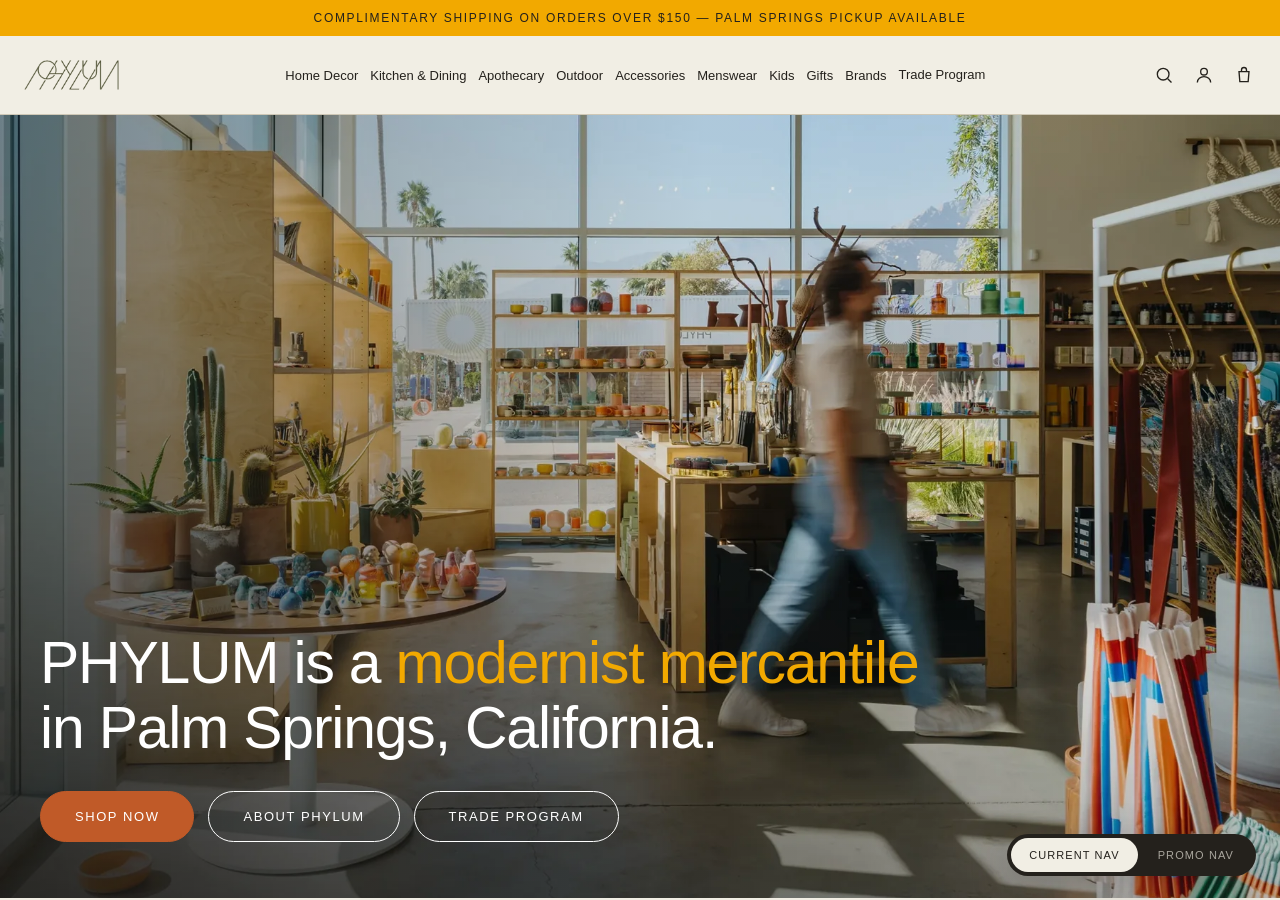
==== index.html @ fbfef774 "Add a PHYLUM Trade Program page and the SEO plan for it. The landing page uses the existing paper, c" ====
<!DOCTYPE html>
<html lang="en" data-nav-version="current">
<head>
<meta charset="UTF-8">
<meta name="viewport" content="width=device-width, initial-scale=1.0">
<title>PHYLUM — Navigation Prototype</title>
<link rel="preconnect" href="https://fonts.googleapis.com">
<link rel="preconnect" href="https://fonts.gstatic.com" crossorigin>
<link href="https://fonts.googleapis.com/css2?family=Lora:ital,wght@0,400;0,500;1,400&display=swap" rel="stylesheet">
<style>
  :root {
    --paper: #F1EEE4;
    --paper-deep: #E8E3D5;
    --ink: #24211C;
    --ink-soft: #5A554A;
    --line: #CFC8B6;
    --clay: #C05A28;
    --clay-deep: #A24A1F;
    --sage: #7C8360;
    --nav-h: 78px;
  }

  * { box-sizing: border-box; margin: 0; padding: 0; }

  html { -webkit-text-size-adjust: 100%; scroll-behavior: smooth; }

  body { overflow-x: hidden; }

  body {
    font-family: "Helvetica Neue", Arial, sans-serif;
    color: var(--ink);
    background: var(--paper);
    line-height: 1.5;
    -webkit-font-smoothing: antialiased;
  }

  a { color: inherit; text-decoration: none; }

  /* ---------- Top utility strip ---------- */
  .announce {
    background: #f2a900;
    color: var(--ink);
    text-align: center;
    font-size: 12px;
    letter-spacing: 0.14em;
    text-transform: uppercase;
    padding: 9px 16px;
  }

  /* ---------- Header ---------- */
  .header {
    position: sticky;
    top: 0;
    z-index: 100;
    background: var(--paper);
    border-bottom: 1px solid var(--line);
  }

  .bar {
    height: var(--nav-h);
    display: grid;
    grid-template-columns: auto minmax(0, 1fr) auto;
    align-items: center;
    gap: clamp(16px, 2vw, 32px);
    padding: 0 40px;
    position: relative;
    z-index: 3;
  }

  .logo { flex-shrink: 0; justify-self: start; }
  .utils { flex-shrink: 0; justify-self: end; }

  /* Signature wordmark logo image */
  .logo { display: inline-flex; align-items: center; }
  .logo img {
    height: 34px;
    width: auto;
    display: block;
  }

  /* ---------- Primary nav ---------- */
  .nav {
    display: flex;
    align-items: center;
    justify-content: center;
    flex-wrap: nowrap;
    gap: clamp(18px, 2.2vw, 34px);
    height: 100%;
    min-width: 0;
    justify-self: center;
  }

  .nav-item { height: 100%; display: flex; align-items: center; position: relative; }

  .nav-link {
    font-size: 15px;
    letter-spacing: 0.01em;
    color: var(--ink);
    padding: 4px 0;
    position: relative;
    cursor: pointer;
    background: none;
    border: none;
    font-family: inherit;
    display: inline-flex;
    align-items: center;
    gap: 7px;
    white-space: nowrap;
    flex-shrink: 0;
  }

  .nav-soon-badge {
    display: none;
    align-items: center;
    pointer-events: none;
  }

  html[data-nav-version="promo"] [data-menswear] .nav-soon-badge {
    display: inline-flex;
  }

  .soon-pill {
    display: inline-block;
    font-size: 9px;
    letter-spacing: 0.03em;
    text-transform: none;
    color: #fff;
    font-weight: 500;
    line-height: 1;
    white-space: nowrap;
    background: var(--clay);
    padding: 5px 10px;
    border-radius: 999px;
  }

  .m-parent-label {
    display: inline-flex;
    align-items: center;
    gap: 10px;
    flex-wrap: wrap;
  }

  .m-soon-badge {
    display: inline-flex;
  }

  /* Utility icons */
  .utils { display: flex; align-items: center; gap: 22px; }
  .icon-btn {
    background: none; border: none; cursor: pointer;
    color: var(--ink); display: flex; padding: 4px;
  }
  .icon-btn svg { width: 22px; height: 22px; }

  /* ---------- Backdrop blur behind open menu ---------- */
  .nav-backdrop {
    position: fixed;
    left: 0; right: 0;
    top: var(--nav-h);          /* start just below the nav bar */
    bottom: 0;
    background: rgba(36,33,28,0.18);
    backdrop-filter: blur(6px);
    -webkit-backdrop-filter: blur(6px);
    opacity: 0;
    visibility: hidden;
    transition: opacity 0.45s cubic-bezier(0.16,1,0.3,1), visibility 0.45s;
    z-index: 40;                /* under header (100), over page content */
    pointer-events: none;
  }
  body.nav-open .nav-backdrop { opacity: 1; visibility: visible; pointer-events: auto; }

  /* ---------- Mega menu (floating box) ---------- */
  .mega {
    position: absolute;
    top: calc(100% + 14px);
    left: 0;
    background: var(--paper);
    border: 1px solid var(--line);
    border-radius: 8px;
    box-shadow: 0 18px 50px -24px rgba(36,33,28,0.32), 0 2px 8px -4px rgba(36,33,28,0.12);
    opacity: 0;
    visibility: hidden;
    transform: translateY(-12px) scale(0.985);
    transform-origin: top center;
    transition:
      opacity 0.45s cubic-bezier(0.16,1,0.3,1),
      transform 0.5s cubic-bezier(0.16,1,0.3,1),
      visibility 0.5s;
    z-index: 120;
    overflow: hidden;
  }

  /* Default: anchor under the nav item. JS nudges the box inward if it would
     overflow the viewport edge, so wide and edge menus both stay on-screen. */

  .nav-item.open .mega { opacity: 1; visibility: visible; transform: translateY(0) scale(1); }

  html[data-nav-version="promo"] [data-menswear] .mega {
    border: none;
  }

  .mega-inner {
    display: grid;
    grid-auto-flow: column;
    grid-auto-columns: max-content;
    align-items: stretch;
  }

  .mega-col {
    padding: 34px 40px 36px;
    position: relative;
    min-width: 220px;
  }

  /* Refined hairline divider — a soft gradient rule that fades at both ends,
     instead of a hard full-height border. Only between text columns. */
  .mega-col + .mega-col::before {
    content: "";
    position: absolute;
    top: 26px; bottom: 26px;
    left: 0;
    width: 1px;
    background: linear-gradient(to bottom,
      rgba(207,200,182,0) 0%,
      rgba(207,200,182,0.9) 18%,
      rgba(207,200,182,0.9) 82%,
      rgba(207,200,182,0) 100%);
  }

  .col-label {
    font-size: 11px;
    letter-spacing: 0.18em;
    text-transform: uppercase;
    color: var(--clay);
    margin-bottom: 18px;
    display: block;
  }

  .col-list { list-style: none; }
  .col-list li { margin-bottom: 11px; }

  .col-list a {
    font-size: 15px;
    color: var(--ink-soft);
    transition: color 0.16s ease, transform 0.2s ease;
    display: inline-block;
    will-change: transform;
  }
  .col-list a:hover { color: var(--ink); transform: translateX(5px); }

  /* Featured visual panel */
  .mega-feature {
    padding: 0;
    background: var(--paper-deep);
    position: relative;
    overflow: hidden;
    width: 300px;
    min-height: 270px;
    align-self: stretch;
    border-radius: 0 7px 7px 0;
  }
  .feature-img {
    position: absolute; inset: 0;
    background-size: cover;
    background-position: center;
  }
  .feature-body {
    position: absolute;
    left: 0; right: 0; bottom: 0;
    padding: 26px 30px 28px;
    background: linear-gradient(to top, rgba(20,18,14,0.82), rgba(20,18,14,0));
    color: var(--paper);
  }
  .feature-eyebrow {
    font-size: 11px; letter-spacing: 0.18em; text-transform: uppercase;
    opacity: 0.8; margin-bottom: 6px; display: block;
  }
  .feature-title { font-size: 21px; font-weight: 500; line-height: 1.15; margin-bottom: 12px; letter-spacing: -0.01em; }
  .feature-cta {
    font-size: 13px; letter-spacing: 0.06em; text-transform: uppercase;
    padding-bottom: 3px;
    position: relative;
    display: inline-block;
  }
  .feature-cta::after {
    content: "";
    position: absolute;
    left: 0; bottom: 0;
    width: 100%; height: 1px;
    background: var(--paper);
    transform: scaleX(0);
    transform-origin: left;
    transition: transform 0.4s cubic-bezier(0.19,1,0.22,1);
  }
  /* animate the underline in when the whole feature panel is hovered/focused */
  .mega-feature:hover .feature-cta::after,
  .mega-feature:focus-visible .feature-cta::after { transform: scaleX(1); }

  /* slim menus (single text column + feature) size naturally via auto-columns */

  /* ---------- Hero (context) ---------- */
  .hero {
    height: calc(100vh - var(--nav-h) - 39px); /* fill viewport minus nav bar + announcement */
    min-height: 600px;
    background:
      linear-gradient(90deg, rgba(20,18,14,0.45), rgba(20,18,14,0.08) 55%),
      url("[data-uri]") center/cover;
    display: flex;
    align-items: flex-end;
    padding: 0 40px 56px;
  }
  .hero h1 {
    color: #fff;
    font-family: "Arial", sans-serif;
    font-weight: 300;
    font-size: clamp(32px, 4.6vw, 60px);
    line-height: 1.1;
    letter-spacing: -0.02em;
    max-width: none;
    white-space: nowrap;
  }
  .hero h1 em { color: #f2a900; font-style: normal; }
  .hero-ctas { display: flex; gap: 14px; margin-top: 30px; }
  .btn {
    font-size: 13px; letter-spacing: 0.12em; text-transform: uppercase;
    padding: 15px 34px; border-radius: 40px; cursor: pointer; border: 1px solid #fff;
  }
  .btn-primary { background: var(--clay); border-color: var(--clay); color: #fff; }
  .btn-ghost { background: transparent; color: #fff; }
  a.btn {
    display: inline-flex;
    align-items: center;
    justify-content: center;
    text-decoration: none;
    font-family: inherit;
  }

  .note {
    max-width: 1440px; margin: 0 auto; padding: 34px 40px 60px;
    color: var(--ink-soft); font-size: 14px;
  }
  .note strong { color: var(--ink); }

/* ---------- Tablet / compact desktop ---------- */
  @media (max-width: 1440px) {
    .bar { padding: 0 28px; gap: 16px; }
    .nav { gap: 16px; }
    .nav-link { font-size: 14px; }
    .utils { gap: 16px; }
    .soon-pill { font-size: 8px; padding: 4px 8px; }
  }

  @media (max-width: 1320px) {
    .bar { padding: 0 22px; gap: 12px; }
    .nav { gap: 12px; }
    .nav-link { font-size: 13px; letter-spacing: 0; }
    .utils { gap: 12px; }
    .utils .icon-btn svg { width: 20px; height: 20px; }
  }

/* ---------- Mobile ---------- */
  .hamburger, .mobile-panel { display: none; }

  @media (max-width: 1200px) {
    :root {
      --nav-h: 64px;
    }

    .announce {
      font-size: 10px;
      letter-spacing: 0.1em;
      padding: 8px 14px;
      line-height: 1.45;
    }

    .header { z-index: 201; }

    body.menu-open .header {
      position: fixed;
      top: 0;
      left: 0;
      right: 0;
      z-index: 201;
      border-bottom: none;
      background: var(--paper);
    }

    body.menu-open .announce { display: none; }

    .bar {
      padding: 0 16px;
      display: grid;
      grid-template-columns: 44px 1fr 44px;
      align-items: center;
      gap: 8px;
    }

    .nav, .utils .icon-btn.desktop-only { display: none; }
    .hamburger { display: flex; justify-self: start; }
    .logo { justify-self: center; }
    .logo img { height: 28px; }
    .utils { justify-self: end; gap: 0; }
    .mega { display: none; }

    .hero {
      min-height: 0;
      height: auto;
      min-height: calc(100svh - var(--nav-h) - 36px);
      padding: 0 20px 40px;
      align-items: flex-end;
    }

    .hero h1 {
      white-space: normal;
      font-size: clamp(28px, 8vw, 44px);
      line-height: 1.12;
      max-width: 14ch;
    }

    .h1-break { display: none; }

    .hero-ctas {
      flex-direction: column;
      align-items: stretch;
      gap: 10px;
      margin-top: 22px;
      max-width: 280px;
    }

    .btn {
      width: 100%;
      text-align: center;
      padding: 14px 24px;
      font-size: 12px;
    }

    .note {
      padding: 28px 20px 48px;
      font-size: 13px;
      line-height: 1.6;
    }

    .mobile-panel {
      display: flex;
      flex-direction: column;
      position: fixed;
      inset: 0;
      z-index: 150;
      background: var(--paper);
      overflow: hidden;
      transform: translateY(-100%);
      opacity: 0;
      visibility: hidden;
      pointer-events: none;
      transition:
        transform 0.62s cubic-bezier(0.16, 1, 0.3, 1),
        opacity 0.45s cubic-bezier(0.16, 1, 0.3, 1),
        visibility 0s linear 0.62s;
    }

    .mobile-panel-spacer {
      flex-shrink: 0;
      height: calc(var(--nav-h) + 32px);
      background: var(--paper);
    }

    .mobile-panel-scroll {
      flex: 1;
      overflow-y: auto;
      -webkit-overflow-scrolling: touch;
      overscroll-behavior: contain;
      padding-bottom: calc(96px + env(safe-area-inset-bottom, 0px));
    }

    body.menu-open .mobile-panel {
      transform: translateY(0);
      opacity: 1;
      visibility: visible;
      pointer-events: auto;
      transition:
        transform 0.68s cubic-bezier(0.16, 1, 0.3, 1),
        opacity 0.5s cubic-bezier(0.16, 1, 0.3, 1),
        visibility 0s linear 0s;
    }

    body.menu-open { overflow: hidden; }

    .m-group {
      border: none;
      background: var(--paper);
      opacity: 0;
      transform: translateY(-14px);
      transition:
        opacity 0.35s ease,
        transform 0.45s cubic-bezier(0.16, 1, 0.3, 1);
    }

    body.menu-open .m-group {
      opacity: 1;
      transform: translateY(0);
    }

    body.menu-open .m-group:nth-child(1) { transition-delay: 0.1s; }
    body.menu-open .m-group:nth-child(2) { transition-delay: 0.14s; }
    body.menu-open .m-group:nth-child(3) { transition-delay: 0.18s; }
    body.menu-open .m-group:nth-child(4) { transition-delay: 0.22s; }
    body.menu-open .m-group:nth-child(5) { transition-delay: 0.26s; }
    body.menu-open .m-group:nth-child(6) { transition-delay: 0.3s; }
    body.menu-open .m-group:nth-child(7) { transition-delay: 0.34s; }
    body.menu-open .m-group:nth-child(8) { transition-delay: 0.38s; }
    body.menu-open .m-group:nth-child(9) { transition-delay: 0.42s; }

    .m-parent {
      width: 100%;
      text-align: left;
      background: var(--paper);
      border: none;
      font-family: inherit;
      font-size: 20px;
      font-weight: 400;
      color: var(--ink);
      padding: 22px 24px;
      min-height: 60px;
      display: flex;
      justify-content: space-between;
      align-items: center;
      gap: 16px;
      cursor: pointer;
      -webkit-tap-highlight-color: transparent;
    }

    .m-group.open .m-parent {
      padding-bottom: 16px;
    }

    .m-toggle {
      flex-shrink: 0;
      width: 28px;
      height: 28px;
      display: flex;
      align-items: center;
      justify-content: center;
      color: var(--ink-soft);
      transition: transform 0.35s cubic-bezier(0.16, 1, 0.3, 1), color 0.2s ease;
    }

    .m-toggle svg { width: 18px; height: 18px; }
    .m-group.open .m-parent .m-toggle { transform: rotate(45deg); color: var(--clay); }

    .m-sub {
      max-height: 0;
      overflow: hidden;
      transition: max-height 0.5s cubic-bezier(0.16, 1, 0.3, 1);
    }

    .m-group.open .m-sub { max-height: 2400px; }
    .m-sub-inner { padding: 4px 24px 24px; background: var(--paper); }

    .m-sub-label {
      font-size: 11px;
      letter-spacing: 0.16em;
      text-transform: uppercase;
      color: var(--clay);
      margin: 24px 0 12px;
      display: block;
    }

    .m-sub-label:first-child { margin-top: 8px; }

    .m-sub a {
      display: block;
      padding: 13px 0;
      color: var(--ink-soft);
      font-size: 18px;
      line-height: 1.45;
      -webkit-tap-highlight-color: transparent;
    }

    .m-sub a:active { color: var(--ink); }

    .m-feature {
      display: block;
      position: relative;
      margin: 28px 24px 32px;
      min-height: 220px;
      border-radius: 8px;
      overflow: hidden;
      border: 1px solid var(--line);
      text-decoration: none;
      color: inherit;
      width: auto;
      background: var(--paper);
    }

    .m-feature .feature-img {
      position: absolute;
      inset: 0;
      background-size: cover;
      background-position: center;
    }

    .m-feature .feature-body {
      position: absolute;
      left: 0;
      right: 0;
      bottom: 0;
      padding: 48px 22px 22px;
      background: linear-gradient(to top,
        rgba(18, 15, 11, 0.92) 0%,
        rgba(18, 15, 11, 0.72) 40%,
        rgba(18, 15, 11, 0) 100%);
      color: var(--paper);
    }

    .m-feature .feature-title { font-size: 22px; }
    .m-feature .feature-cta { font-size: 14px; }

    a.m-direct {
      text-decoration: none;
      color: var(--clay-deep);
    }
  }

  @media (max-width: 480px) {
    .announce {
      font-size: 9px;
      letter-spacing: 0.08em;
      padding: 7px 12px;
    }

    .bar { padding: 0 14px; }

    .hero {
      padding: 0 16px 32px;
      min-height: calc(100svh - var(--nav-h) - 32px);
    }

    .hero h1 { max-width: none; font-size: clamp(26px, 9vw, 36px); }
    .hero-ctas { max-width: none; }
  }

  .hamburger {
    background: none;
    border: none;
    cursor: pointer;
    color: var(--ink);
    padding: 8px;
    align-items: center;
    justify-content: center;
    gap: 6px;
    flex-direction: column;
    min-width: 44px;
    min-height: 44px;
    -webkit-tap-highlight-color: transparent;
    border-radius: 50%;
    transition: background 0.3s ease, transform 0.3s ease;
  }

  .hb-bar {
    display: block;
    width: 20px;
    height: 1.5px;
    background: currentColor;
    border-radius: 1px;
    transform-origin: center;
    transition:
      transform 0.42s cubic-bezier(0.16, 1, 0.3, 1),
      opacity 0.28s ease,
      width 0.32s cubic-bezier(0.16, 1, 0.3, 1);
  }

  body.menu-open .hamburger {
    background: rgba(232, 227, 213, 0.72);
  }

  body.menu-open .hb-top { transform: translateY(7.5px) rotate(45deg); }
  body.menu-open .hb-mid { opacity: 0; transform: scaleX(0); width: 0; }
  body.menu-open .hb-bot { transform: translateY(-7.5px) rotate(-45deg); }

  @media (prefers-reduced-motion: reduce) {
    * { transition: none !important; }
  }

  :focus-visible { outline: 2px solid var(--clay); outline-offset: 3px; }

  /* Themed feature-panel imagery (self-contained gradients) */
  .feature-img[data-feat="home"] {
    background-image: url("assets/mega-nav/home-dinosaur-designs.png");
  }
  /* Stronger, taller scrim on the Home panel: its lower third (the rug) is
     bright and busy, so lift text legibility with a deeper gradient. */
  .mega-feature.has-photo .feature-body {
    padding: 60px 30px 28px;
    background: linear-gradient(to top,
      rgba(18,15,11,0.92) 0%,
      rgba(18,15,11,0.78) 34%,
      rgba(18,15,11,0.32) 68%,
      rgba(18,15,11,0) 100%);
  }
  .feature-img[data-feat="kitchen"] {
    background-image: url("[data-uri]");
    background-size: cover;
    background-position: center 42%;
  }
  .feature-img[data-feat="outdoor"] {
    background-image: url("assets/mega-nav/outdoor-ekobo.png");
  }
  .feature-img[data-feat="apothecary"] {
    background-image: url("[data-uri]");
    background-size: cover;
    background-position: center;
  }
  .feature-img[data-feat="accessories"] {
    background-image: url("[data-uri]");
    background-size: cover;
    background-position: 72% center;
  }
  .feature-img[data-feat="gifts"] {
    background-image: url("assets/mega-nav/gifts-wrapping.png");
  }
  .feature-img[data-feat="menswear"] {
    background-image: url("[data-uri]");
    background-size: cover;
    background-position: center top;
  }
  .feature-img[data-feat="menswear-promo"] {
    background-image: url("assets/mega-nav/menswear-far-afield.png");
  }
  .feature-img[data-feat="kids"] {
    background-image: url("assets/mega-nav/kids-londji.png");
  }
  .feature-img[data-feat="brands"] {
    background-image: url("[data-uri]");
    background-size: cover;
    background-position: center;
  }

  /* Nav version demo switcher */
  html[data-nav-version="current"] .nav-version-promo { display: none !important; }
  html[data-nav-version="promo"] .nav-version-current { display: none !important; }

  .nav-version-switcher {
    position: fixed;
    bottom: 24px;
    right: 24px;
    z-index: 200;
    display: flex;
    gap: 2px;
    background: var(--ink);
    border-radius: 999px;
    padding: 4px;
    box-shadow: 0 10px 40px rgba(36,33,28,0.22);
  }
  .nav-version-switcher button {
    border: none;
    background: transparent;
    color: rgba(241,238,228,0.65);
    font-size: 11px;
    letter-spacing: 0.1em;
    text-transform: uppercase;
    padding: 11px 18px;
    border-radius: 999px;
    cursor: pointer;
    font-family: inherit;
    transition: background 0.2s ease, color 0.2s ease;
  }
  .nav-version-switcher button:hover { color: var(--paper); }
  .nav-version-switcher button.active {
    background: var(--paper);
    color: var(--ink);
  }
  .nav-version-switcher button:focus-visible {
    outline: 2px solid var(--clay);
    outline-offset: 2px;
  }

  /* Menswear coming-soon promo mega menu */
  .mega-inner.mega-promo {
    display: grid;
    grid-auto-flow: row;
    grid-template-columns: 38% 62%;
    width: 820px;
    min-height: 320px;
    align-items: stretch;
  }

  .mega-promo-visual {
    position: relative;
    overflow: hidden;
    min-height: 320px;
  }

  .mega-promo-visual .feature-img {
    position: absolute;
    inset: 0;
  }

  .mega-promo-visual .feature-img[data-feat="menswear-promo"] {
    background-size: cover;
    background-position: center 12%;
  }

  .mega-promo-content {
    padding: 44px 48px 40px;
    display: flex;
    flex-direction: column;
    justify-content: center;
    background: #535538;
    color: var(--paper);
  }

  .mega-promo-eyebrow {
    font-size: 11px;
    letter-spacing: 0.18em;
    text-transform: uppercase;
    color: rgba(241, 238, 228, 0.72);
    margin-bottom: 10px;
  }

  .mega-promo-title {
    font-size: 26px;
    font-weight: 500;
    line-height: 1.15;
    letter-spacing: -0.02em;
    color: var(--paper);
    margin-bottom: 14px;
  }

  .mega-promo-copy {
    font-size: 14px;
    line-height: 1.65;
    color: rgba(241, 238, 228, 0.78);
    margin-bottom: 26px;
  }

  .mega-promo-form-block {
    width: 100%;
    display: flex;
    flex-direction: column;
    gap: 22px;
  }

  .mega-promo-form-block .mega-promo-copy {
    max-width: none;
    width: 100%;
    margin-bottom: 0;
  }

  .mega-promo-form-block .waitlist-wrap {
    width: 100%;
    margin: 0;
    padding-top: 2px;
  }

  .mega-promo-content .waitlist-form {
    width: 100%;
    flex-direction: column;
    gap: 10px;
    border: none;
    background: transparent;
    overflow: visible;
  }

  .mega-promo-content .waitlist-form input[type="email"] {
    border: 1px solid rgba(241, 238, 228, 0.22);
    border-radius: 4px;
    background: rgba(255, 255, 255, 0.07);
    color: var(--paper);
    padding: 15px 16px;
  }

  .mega-promo-content .waitlist-form input[type="email"]::placeholder {
    color: rgba(241, 238, 228, 0.42);
  }

  .mega-promo-content .waitlist-form button {
    width: 100%;
    border-radius: 4px;
    background: #f2a900;
    color: var(--ink);
    padding: 15px 20px;
    font-weight: 600;
  }

  .mega-promo-content .waitlist-form button:hover {
    background: #e09d00;
  }

  .mega-promo-content .waitlist-success {
    color: #b8c4a0;
  }

  .waitlist-form {
    display: flex;
    gap: 0;
    max-width: 100%;
    border: 1px solid var(--line);
    border-radius: 4px;
    overflow: hidden;
    background: #fff;
  }

  .waitlist-form input[type="email"] {
    flex: 1;
    min-width: 0;
    border: none;
    padding: 14px 16px;
    font-size: 14px;
    font-family: inherit;
    color: var(--ink);
    background: transparent;
  }
  .waitlist-form input[type="email"]::placeholder { color: #9A9488; }
  .waitlist-form input[type="email"]:focus { outline: none; }

  .waitlist-form button {
    border: none;
    background: var(--ink);
    color: var(--paper);
    font-size: 11px;
    letter-spacing: 0.12em;
    text-transform: uppercase;
    padding: 14px 20px;
    cursor: pointer;
    font-family: inherit;
    white-space: nowrap;
    transition: background 0.2s ease;
  }
  .waitlist-form button:hover { background: var(--clay-deep); }

  .waitlist-success {
    font-size: 13px;
    color: var(--sage);
    letter-spacing: 0.02em;
    display: none;
  }
  .waitlist-wrap.is-success .waitlist-form { display: none; }
  .waitlist-wrap.is-success .waitlist-success { display: block; }

  .waitlist-klaviyo {
    width: 100%;
    min-height: 52px;
  }
  .waitlist-klaviyo .klaviyo-form-T43KxT {
    width: 100%;
    position: relative !important;
    top: auto !important;
    margin-top: 0 !important;
  }

  /* Klaviyo embed — transparent outer shell (do not zero padding on all inner divs) */
  .mega-promo-content .waitlist-klaviyo .klaviyo-form-T43KxT,
  .mega-promo-content .waitlist-klaviyo .klaviyo-form-T43KxT form,
  .m-promo .waitlist-klaviyo .klaviyo-form-T43KxT,
  .m-promo .waitlist-klaviyo .klaviyo-form-T43KxT form {
    background: transparent !important;
    background-color: transparent !important;
    box-shadow: none !important;
    border: none !important;
    padding: 0 !important;
    margin: 0 !important;
    max-width: 100% !important;
  }

  .mega-promo-content .waitlist-klaviyo .klaviyo-form-T43KxT > div,
  .m-promo .waitlist-klaviyo .klaviyo-form-T43KxT > div {
    background: transparent !important;
    box-shadow: none !important;
    border: none !important;
    max-width: 100% !important;
  }

  .mega-promo-content .waitlist-klaviyo input[type="email"],
  .mega-promo-content .waitlist-klaviyo input[type="text"],
  .m-promo .waitlist-klaviyo input[type="email"],
  .m-promo .waitlist-klaviyo input[type="text"] {
    width: 100% !important;
    border: 1px solid rgba(241, 238, 228, 0.22) !important;
    border-radius: 4px !important;
    background: rgba(255, 255, 255, 0.07) !important;
    color: var(--paper) !important;
    padding: 15px 16px !important;
    font-size: 14px !important;
    font-family: inherit !important;
    box-shadow: none !important;
    min-height: 48px !important;
    box-sizing: border-box !important;
    margin-top: 0 !important;
    margin-bottom: 0 !important;
    position: relative !important;
    top: auto !important;
  }

  .mega-promo-content .waitlist-klaviyo input::placeholder,
  .m-promo .waitlist-klaviyo input::placeholder {
    color: rgba(241, 238, 228, 0.42) !important;
  }

  /* Submit CTA — real Klaviyo button / needsclick link (not every form anchor) */
  .mega-promo-content .waitlist-klaviyo .klaviyo-form-T43KxT button,
  .mega-promo-content .waitlist-klaviyo .klaviyo-form-T43KxT a[role="button"],
  .mega-promo-content .waitlist-klaviyo .klaviyo-form-T43KxT a.needsclick,
  .mega-promo-content .waitlist-klaviyo .klaviyo-form-T43KxT form div:has(input[type="email"]) > a,
  .m-promo .waitlist-klaviyo .klaviyo-form-T43KxT button,
  .m-promo .waitlist-klaviyo .klaviyo-form-T43KxT a[role="button"],
  .m-promo .waitlist-klaviyo .klaviyo-form-T43KxT a.needsclick,
  .m-promo .waitlist-klaviyo .klaviyo-form-T43KxT form div:has(input[type="email"]) > a {
    display: block !important;
    width: 100% !important;
    min-height: 52px !important;
    height: auto !important;
    line-height: 1.35 !important;
    box-sizing: border-box !important;
    margin-top: 0 !important;
    position: relative !important;
    top: auto !important;
    left: auto !important;
    transform: none !important;
    z-index: 1 !important;
    border: none !important;
    border-radius: 4px !important;
    background-color: #f2a900 !important;
    background: #f2a900 !important;
    color: var(--ink) !important;
    padding: 15px 20px !important;
    font-size: 13px !important;
    font-weight: 600 !important;
    letter-spacing: 0.06em !important;
    text-transform: uppercase !important;
    text-decoration: none !important;
    text-align: center !important;
    cursor: pointer !important;
    box-shadow: none !important;
    opacity: 1 !important;
    visibility: visible !important;
    overflow: visible !important;
    -webkit-appearance: none !important;
    appearance: none !important;
  }

  .mega-promo-content .waitlist-klaviyo .klaviyo-form-T43KxT button:hover,
  .mega-promo-content .waitlist-klaviyo .klaviyo-form-T43KxT a[role="button"]:hover,
  .mega-promo-content .waitlist-klaviyo .klaviyo-form-T43KxT a.needsclick:hover,
  .m-promo .waitlist-klaviyo .klaviyo-form-T43KxT button:hover,
  .m-promo .waitlist-klaviyo .klaviyo-form-T43KxT a[role="button"]:hover,
  .m-promo .waitlist-klaviyo .klaviyo-form-T43KxT a.needsclick:hover {
    background-color: #e09d00 !important;
    background: #e09d00 !important;
    color: var(--ink) !important;
  }

  /* Stack email then CTA (undo Klaviyo inline row / overlap) */
  .mega-promo-content .waitlist-klaviyo .klaviyo-form-T43KxT form div,
  .m-promo .waitlist-klaviyo .klaviyo-form-T43KxT form div {
    display: flex !important;
    flex-direction: column !important;
    align-items: stretch !important;
    flex-wrap: nowrap !important;
    width: 100% !important;
    max-width: 100% !important;
    position: relative !important;
    height: auto !important;
    min-height: 0 !important;
    overflow: visible !important;
    gap: 12px !important;
  }

  .mega-promo-content .waitlist-klaviyo .klaviyo-form-T43KxT form div:has(input[type="email"]),
  .m-promo .waitlist-klaviyo .klaviyo-form-T43KxT form div:has(input[type="email"]) {
    display: grid !important;
    grid-template-columns: 1fr !important;
    grid-auto-rows: auto !important;
    gap: 12px !important;
  }

  .mega-promo-content .waitlist-klaviyo .klaviyo-form-T43KxT form div:has(input[type="email"]) input[type="email"],
  .m-promo .waitlist-klaviyo .klaviyo-form-T43KxT form div:has(input[type="email"]) input[type="email"] {
    grid-row: 1 !important;
    z-index: 2 !important;
  }

  .mega-promo-content .waitlist-klaviyo .klaviyo-form-T43KxT form div:has(input[type="email"]) button,
  .mega-promo-content .waitlist-klaviyo .klaviyo-form-T43KxT form div:has(input[type="email"]) a.needsclick,
  .mega-promo-content .waitlist-klaviyo .klaviyo-form-T43KxT form div:has(input[type="email"]) a[role="button"],
  .m-promo .waitlist-klaviyo .klaviyo-form-T43KxT form div:has(input[type="email"]) button,
  .m-promo .waitlist-klaviyo .klaviyo-form-T43KxT form div:has(input[type="email"]) a.needsclick,
  .m-promo .waitlist-klaviyo .klaviyo-form-T43KxT form div:has(input[type="email"]) a[role="button"] {
    grid-row: 2 !important;
    margin-top: 0 !important;
  }

  /* Theme supplies headline + body; hide duplicate Klaviyo marketing text */
  .mega-promo-content .waitlist-klaviyo .klaviyo-form-T43KxT h1,
  .mega-promo-content .waitlist-klaviyo .klaviyo-form-T43KxT h2,
  .mega-promo-content .waitlist-klaviyo .klaviyo-form-T43KxT p,
  .m-promo .waitlist-klaviyo .klaviyo-form-T43KxT h1,
  .m-promo .waitlist-klaviyo .klaviyo-form-T43KxT h2,
  .m-promo .waitlist-klaviyo .klaviyo-form-T43KxT p {
    display: none !important;
  }

  .mega-promo-content .waitlist-klaviyo .klaviyo-form-T43KxT form,
  .m-promo .waitlist-klaviyo .klaviyo-form-T43KxT form {
    display: flex !important;
    flex-direction: column !important;
    align-items: stretch !important;
    gap: 12px !important;
    margin-top: 0 !important;
  }

  .mega-promo-content .waitlist-klaviyo .klaviyo-form-T43KxT input[type="submit"],
  .m-promo .waitlist-klaviyo .klaviyo-form-T43KxT input[type="submit"] {
    display: none !important;
  }

  /* Klaviyo sometimes renders both button + link CTA — keep one visible stack */
  .mega-promo-content .waitlist-klaviyo .klaviyo-form-T43KxT form:has(button) a.needsclick,
  .m-promo .waitlist-klaviyo .klaviyo-form-T43KxT form:has(button) a.needsclick {
    display: none !important;
  }

  .mega-promo-content .waitlist-klaviyo .klaviyo-form-T43KxT form:not(:has(button)) a:not(.needsclick):not([role="button"]),
  .m-promo .waitlist-klaviyo .klaviyo-form-T43KxT form:not(:has(button)) a:not(.needsclick):not([role="button"]) {
    display: none !important;
  }

  .m-promo {
    padding: 0 24px 28px;
  }
  .m-promo-visual {
    position: relative;
    height: 300px;
    border-radius: 6px;
    overflow: hidden;
    margin-bottom: 20px;
  }
  .m-promo-visual .feature-img {
    position: absolute;
    inset: 0;
    background-size: cover;
    background-position: center 14%;
  }
  .m-promo-body {
    padding: 24px;
    border-radius: 6px;
    background: #535538;
    color: var(--paper);
  }
  .m-promo-eyebrow {
    font-size: 11px;
    letter-spacing: 0.18em;
    text-transform: uppercase;
    color: rgba(241, 238, 228, 0.72);
    margin-bottom: 8px;
    display: block;
  }
  .m-promo-title {
    font-size: 22px;
    font-weight: 500;
    line-height: 1.15;
    margin-bottom: 12px;
    color: var(--paper);
  }
  .m-promo-copy {
    font-size: 15px;
    line-height: 1.55;
    color: rgba(241, 238, 228, 0.78);
    margin-bottom: 20px;
  }
  .m-promo-form-block {
    width: 100%;
    display: flex;
    flex-direction: column;
    gap: 22px;
  }
  .m-promo-form-block .m-promo-copy {
    width: 100%;
    margin-bottom: 0;
  }
  .m-promo-form-block .waitlist-wrap {
    width: 100%;
    margin: 0;
    padding-top: 2px;
  }
  .m-promo .waitlist-form {
    width: 100%;
    flex-direction: column;
    border: none;
    gap: 10px;
    background: transparent;
  }
  .m-promo .waitlist-form input[type="email"] {
    border: 1px solid rgba(241, 238, 228, 0.22);
    border-radius: 4px;
    background: rgba(255, 255, 255, 0.07);
    color: var(--paper);
  }
  .m-promo .waitlist-form input[type="email"]::placeholder {
    color: rgba(241, 238, 228, 0.42);
  }
  .m-promo .waitlist-form button {
    border-radius: 4px;
    width: 100%;
    padding: 16px;
    background: #f2a900;
    color: var(--ink);
    font-weight: 600;
  }
  .m-promo .waitlist-form button:hover {
    background: #e09d00;
  }
  .m-promo .waitlist-success {
    color: #b8c4a0;
  }

  /* ---------- Google reviews (Promo Nav only) ---------- */
  .reviews { display: none; }
  html[data-nav-version="promo"] .reviews {
    display: block;
    background: #E7E3D4;
    padding: 72px 0 176px;
    color: #3E4434;
  }
  .reviews-head {
    display: flex;
    align-items: flex-end;
    justify-content: space-between;
    gap: 24px;
    padding: 0 40px 28px;
  }
  @font-face {
    font-family: "PPNeueMontreal";
    src: url("https://cdn.shopify.com/s/files/1/0683/2196/8279/files/PPNeueMontreal-Medium.woff2?v=1751331964") format("woff2");
    font-weight: 500;
    font-style: normal;
    font-display: swap;
  }
  .reviews-head h2 {
    font-family: "PPNeueMontreal", "Helvetica Neue", Arial, sans-serif;
    font-weight: 500;
    font-style: normal;
    font-size: clamp(32px, 4vw, 46px);
    letter-spacing: -0.02em;
    line-height: 1.15;
    color: #3E4434;
  }
  .reviews-links {
    display: flex;
    flex-wrap: wrap;
    gap: 8px 26px;
    margin-top: 16px;
  }
  .reviews-links a {
    font-size: 12px;
    font-weight: 600;
    letter-spacing: 0.12em;
    text-transform: uppercase;
    color: #DE6C3C;
    text-decoration: underline;
    text-underline-offset: 5px;
    text-decoration-thickness: 1px;
  }
  .reviews-links a:hover { color: #C45424; }
  .reviews-arrows { display: flex; gap: 8px; flex-shrink: 0; }
  .reviews-arrow {
    width: 42px;
    height: 42px;
    border-radius: 50%;
    border: 1px solid rgba(62, 68, 52, 0.28);
    background: transparent;
    color: #3E4434;
    display: grid;
    place-items: center;
    cursor: pointer;
    padding: 0;
  }
  .reviews-arrow:hover { background: #f2a900; border-color: #f2a900; }
  .reviews-arrow svg { width: 16px; height: 16px; }
  .reviews-viewport { overflow: hidden; padding-left: 40px; }
  .reviews-track {
    display: flex;
    gap: 16px;
    width: max-content;
    will-change: transform;
  }
  .review-card {
    width: 340px;
    min-height: 292px;
    flex: 0 0 auto;
    background: #F9F7F2;
    border-radius: 18px;
    border: 1px solid rgba(62, 68, 52, 0.06);
    box-shadow: 0 16px 40px -28px rgba(36, 33, 28, 0.45);
    padding: 22px 24px 20px;
    display: flex;
    flex-direction: column;
  }
  .review-brand {
    display: flex;
    align-items: center;
    gap: 10px;
  }
  .review-brand svg { width: 18px; height: 18px; display: block; }
  .review-stars { display: inline-flex; gap: 2px; }
  .review-stars svg { width: 15px; height: 15px; }
  .review-card blockquote,
  .review-name,
  .review-when {
    font-family: "Lora", Georgia, serif;
    font-style: normal;
    font-weight: 400;
  }
  .review-card blockquote {
    font-size: 18px;
    line-height: 1.45;
    color: #2C2923;
    margin-top: 18px;
    flex: 1;
  }
  .review-card footer {
    display: flex;
    align-items: baseline;
    justify-content: space-between;
    gap: 12px;
    margin-top: 22px;
    padding-top: 14px;
    border-top: 1px solid rgba(62, 68, 52, 0.08);
  }
  .review-name {
    font-size: 15px;
    font-weight: 500;
    letter-spacing: 0.01em;
    color: #2C2923;
  }
  .review-when {
    font-size: 12px;
    color: #8A8476;
    white-space: nowrap;
  }
  @media (max-width: 720px) {
    html[data-nav-version="promo"] .reviews { padding: 48px 0 156px; }
    .reviews-head { padding: 0 20px 20px; align-items: flex-start; }
    .reviews-viewport { padding-left: 20px; }
    .reviews-track { gap: 12px; }
    .review-card { width: min(300px, 82vw); min-height: 270px; padding: 18px 18px 16px; }
    .review-card blockquote { font-size: 16px; }
  }
  @media (prefers-reduced-motion: reduce) {
    .reviews-viewport { overflow-x: auto; }
  }
</style>
</head>
<body>

<div class="announce">Complimentary shipping on orders over $150 — Palm Springs pickup available</div>

<header class="header">
  <div class="bar">
    <button class="hamburger" id="hamburger" aria-label="Open menu" aria-expanded="false">
      <span class="hb-bar hb-top" aria-hidden="true"></span>
      <span class="hb-bar hb-mid" aria-hidden="true"></span>
      <span class="hb-bar hb-bot" aria-hidden="true"></span>
    </button>

    <a href="#" class="logo" aria-label="PHYLUM home"><img src="[data-uri]" alt="PHYLUM"></a>

    <nav class="nav" aria-label="Primary">

      <!-- HOME DECOR -->
      <div class="nav-item" data-menu>
        <button class="nav-link" aria-haspopup="true" aria-expanded="false">Home Decor</button>
        <div class="mega" role="region">
          <div class="mega-inner">
            <div class="mega-col">
              <span class="col-label">Decorate</span>
              <ul class="col-list">
                <li><a href="#">Vases</a></li>
                <li><a href="#">Decorative Objects</a></li>
                <li><a href="#">Trays</a></li>
                <li><a href="#">Clocks</a></li>
                <li><a href="#">Wall Art</a></li>
              </ul>
            </div>
            <div class="mega-col">
              <span class="col-label">Layer</span>
              <ul class="col-list">
                <li><a href="#">Indoor Pillows &amp; Throws</a></li>
                <li><a href="#">Area Rugs</a></li>
                <li><a href="#">Runners</a></li>
                <li><a href="#">Floor Mats</a></li>
              </ul>
            </div>
            <div class="mega-col">
              <span class="col-label">Refresh</span>
              <ul class="col-list">
                <li><a href="#">Bath Accessories</a></li>
              </ul>
            </div>
            <div class="mega-col">
              <span class="col-label">Illuminate</span>
              <ul class="col-list">
                <li><a href="#">Candles &amp; Candleholders</a></li>
                <li><a href="#">Lighting</a></li>
              </ul>
            </div>
            <a href="#" class="mega-feature has-photo">
              <div class="feature-img" data-feat="home"></div>
              <div class="feature-body">
                <span class="feature-eyebrow">Brand Spotlight</span>
                <div class="feature-title">Dinosaur Designs</div>
                <span class="feature-cta">Shop the brand</span>
              </div>
            </a>
          </div>
        </div>
      </div>

      <!-- KITCHEN & DINING -->
      <div class="nav-item" data-menu>
        <button class="nav-link" aria-haspopup="true" aria-expanded="false">Kitchen &amp; Dining</button>
        <div class="mega" role="region">
          <div class="mega-inner">
            <div class="mega-col">
              <span class="col-label">Cook &amp; Prep</span>
              <ul class="col-list">
                <li><a href="#">Utensils &amp; Gadgets</a></li>
                <li><a href="#">Salt &amp; Pepper Mills and Cellars</a></li>
                <li><a href="#">Provisions</a></li>
                <li><a href="#">Kitchen Towels</a></li>
              </ul>
            </div>
            <div class="mega-col">
              <span class="col-label">Serve &amp; Dine</span>
              <ul class="col-list">
                <li><a href="#">Dinnerware</a></li>
                <li><a href="#">Serveware</a></li>
                <li><a href="#">Drinkware</a></li>
                <li><a href="#">Placemats</a></li>
                <li><a href="#">Napkins</a></li>
                <li><a href="#">Runners &amp; Tablecloths</a></li>
                <li><a href="#">Coasters &amp; Trivets</a></li>
              </ul>
            </div>
            <div class="mega-col">
              <span class="col-label">Entertain</span>
              <ul class="col-list">
                <li><a href="#">Bar Tools &amp; Accessories</a></li>
              </ul>
            </div>
            <a href="#" class="mega-feature has-photo">
              <div class="feature-img" data-feat="kitchen"></div>
              <div class="feature-body">
                <span class="feature-eyebrow">Brand Spotlight</span>
                <div class="feature-title">Mud Australia</div>
                <span class="feature-cta">Shop the brand</span>
              </div>
            </a>
          </div>
        </div>
      </div>

      <!-- APOTHECARY -->
      <div class="nav-item" data-menu>
        <button class="nav-link" aria-haspopup="true" aria-expanded="false">Apothecary</button>
        <div class="mega" role="region">
          <div class="mega-inner slim">
            <div class="mega-col">
              <span class="col-label">Nourish</span>
              <ul class="col-list">
                <li><a href="#">Body &amp; Skin Care</a></li>
                <li><a href="#">Grooming</a></li>
              </ul>
            </div>
            <div class="mega-col">
              <span class="col-label">Scent</span>
              <ul class="col-list">
                <li><a href="#">Personal Fragrance</a></li>
                <li><a href="#">Home Fragrance</a></li>
                <li><a href="#">Auto Fragrance</a></li>
              </ul>
            </div>
            <a href="#" class="mega-feature has-photo">
              <div class="feature-img" data-feat="apothecary"></div>
              <div class="feature-body">
                <span class="feature-eyebrow">Brand Spotlight</span>
                <div class="feature-title">D&#x27;ORSAY</div>
                <span class="feature-cta">Shop the brand</span>
              </div>
            </a>
          </div>
        </div>
      </div>

      <!-- OUTDOOR -->
      <div class="nav-item" data-menu>
        <button class="nav-link" aria-haspopup="true" aria-expanded="false">Outdoor</button>
        <div class="mega" role="region">
          <div class="mega-inner slim">
            <div class="mega-col">
              <span class="col-label">Gather</span>
              <ul class="col-list">
                <li><a href="#">Outdoor Towels</a></li>
                <li><a href="#">Outdoor Dining &amp; Entertaining</a></li>
              </ul>
            </div>
            <a href="#" class="mega-feature has-photo">
              <div class="feature-img" data-feat="outdoor"></div>
              <div class="feature-body">
                <span class="feature-eyebrow">Brand Spotlight</span>
                <div class="feature-title">Ekobo</div>
                <span class="feature-cta">Shop the brand</span>
              </div>
            </a>
          </div>
        </div>
      </div>

      <!-- ACCESSORIES -->
      <div class="nav-item" data-menu>
        <button class="nav-link" aria-haspopup="true" aria-expanded="false">Accessories</button>
        <div class="mega" role="region">
          <div class="mega-inner">
            <div class="mega-col">
              <span class="col-label">Wear</span>
              <ul class="col-list">
                <li><a href="#">Bags &amp; Totes</a></li>
                <li><a href="#">Scarves</a></li>
                <li><a href="#">Robes</a></li>
              </ul>
            </div>
            <div class="mega-col">
              <span class="col-label">Adorn</span>
              <ul class="col-list">
                <li><a href="#">Sunglasses</a></li>
                <li><a href="#">Jewelry</a></li>
                <li><a href="#">Watches</a></li>
                <li><a href="#">Wallets</a></li>
              </ul>
            </div>
            <div class="mega-col">
              <span class="col-label">Create</span>
              <ul class="col-list">
                <li><a href="#">Greeting Cards</a></li>
                <li><a href="#">Notepads &amp; Notebooks</a></li>
                <li><a href="#">Pens &amp; Pencils</a></li>
              </ul>
            </div>
            <a href="#" class="mega-feature has-photo">
              <div class="feature-img" data-feat="accessories"></div>
              <div class="feature-body">
                <span class="feature-eyebrow">Brand Spotlight</span>
                <div class="feature-title">SARDINE</div>
                <span class="feature-cta">Shop the brand</span>
              </div>
            </a>
          </div>
        </div>
      </div>

      <!-- MENSWEAR -->
      <div class="nav-item" data-menu data-menswear>
        <button class="nav-link" aria-haspopup="true" aria-expanded="false">
          <span class="nav-link-text">Menswear</span>
          <span class="nav-soon-badge" aria-hidden="true">
            <span class="nav-soon-label soon-pill">Coming Soon</span>
          </span>
        </button>
        <div class="mega" role="region">
          <div class="mega-inner nav-version-current">
            <div class="mega-col">
              <span class="col-label">Tops</span>
              <ul class="col-list">
                <li><a href="#">Short Sleeve Shirts</a></li>
                <li><a href="#">Long Sleeve Shirts</a></li>
                <li><a href="#">T-Shirts &amp; Tank Tops</a></li>
              </ul>
            </div>
            <div class="mega-col">
              <span class="col-label">Bottoms</span>
              <ul class="col-list">
                <li><a href="#">Pants</a></li>
                <li><a href="#">Shorts</a></li>
                <li><a href="#">Swim</a></li>
              </ul>
            </div>
            <div class="mega-col">
              <span class="col-label">Outerwear</span>
              <ul class="col-list">
                <li><a href="#">Sweatshirts &amp; Hoodies</a></li>
                <li><a href="#">Casual Jackets</a></li>
                <li><a href="#">Blazers</a></li>
              </ul>
            </div>
            <div class="mega-col">
              <span class="col-label">Accessories</span>
              <ul class="col-list">
                <li><a href="#">Belts</a></li>
                <li><a href="#">Socks</a></li>
              </ul>
            </div>
            <a href="#" class="mega-feature has-photo">
              <div class="feature-img" data-feat="menswear"></div>
              <div class="feature-body">
                <span class="feature-eyebrow">Brand Spotlight</span>
                <div class="feature-title">Original Madras Trading Co.</div>
                <span class="feature-cta">Shop the brand</span>
              </div>
            </a>
          </div>
          <div class="mega-inner mega-promo nav-version-promo">
            <div class="mega-promo-visual">
              <div class="feature-img" data-feat="menswear-promo" aria-hidden="true"></div>
            </div>
            <div class="mega-promo-content">
              <span class="mega-promo-eyebrow">Coming Soon Online</span>
              <h3 class="mega-promo-title">Menswear is on its way online</h3>
              <div class="mega-promo-form-block">
                <p class="mega-promo-copy">Menswear is available in store at our Palm Springs location only—we currently have a large assortment in stock, including pieces from Far Afield. Join the waitlist for first access when menswear launches online.</p>
                <div class="waitlist-wrap waitlist-klaviyo">
                  <div class="klaviyo-form-T43KxT"></div>
                </div>
              </div>
            </div>
          </div>
        </div>
      </div>

      <!-- KIDS -->
      <div class="nav-item" data-menu>
        <button class="nav-link" aria-haspopup="true" aria-expanded="false">Kids</button>
        <div class="mega" role="region">
          <div class="mega-inner">
            <div class="mega-col">
              <span class="col-label">Play</span>
              <ul class="col-list">
                <li><a href="#">Games &amp; Puzzles</a></li>
                <li><a href="#">Toys &amp; Stuffed Animals</a></li>
                <li><a href="#">Art &amp; Craft Kits</a></li>
              </ul>
            </div>
            <div class="mega-col">
              <span class="col-label">Munch</span>
              <ul class="col-list">
                <li><a href="#">Mealtime</a></li>
              </ul>
            </div>
            <div class="mega-col">
              <span class="col-label">Wear</span>
              <ul class="col-list">
                <li><a href="#">Sunglasses</a></li>
              </ul>
            </div>
            <a href="#" class="mega-feature has-photo">
              <div class="feature-img" data-feat="kids"></div>
              <div class="feature-body">
                <span class="feature-eyebrow">Brand Spotlight</span>
                <div class="feature-title">Londji</div>
                <span class="feature-cta">Shop the brand</span>
              </div>
            </a>
          </div>
        </div>
      </div>

      <!-- GIFTS -->
      <div class="nav-item" data-menu>
        <button class="nav-link" aria-haspopup="true" aria-expanded="false">Gifts</button>
        <div class="mega" role="region">
          <div class="mega-inner slim">
            <div class="mega-col">
              <span class="col-label">Shop by Tier</span>
              <ul class="col-list">
                <li><a href="#">Thoughtful: Under $50</a></li>
                <li><a href="#">Delightful: $50 – $150</a></li>
                <li><a href="#">Memorable: $150 – $300</a></li>
                <li><a href="#">Exceptional: $300+</a></li>
                <li><a href="#">Gift Cards</a></li>
              </ul>
            </div>
            <a href="#" class="mega-feature has-photo">
              <div class="feature-img" data-feat="gifts"></div>
              <div class="feature-body">
                <span class="feature-eyebrow">Gift Guide</span>
                <div class="feature-title">Thoughtful to exceptional</div>
                <span class="feature-cta">Shop gifts</span>
              </div>
            </a>
          </div>
        </div>
      </div>

      <!-- BRANDS -->
      <div class="nav-item" data-menu>
        <button class="nav-link" aria-haspopup="true" aria-expanded="false">Brands</button>
        <div class="mega" role="region">
          <div class="mega-inner">
            <div class="mega-col">
              <span class="col-label">A – E</span>
              <ul class="col-list">
                <li><a href="#">Aaron Probyn</a></li>
                <li><a href="#">Billybelt</a></li>
                <li><a href="#">Chilewich</a></li>
                <li><a href="#">D&#x27;ORSAY</a></li>
                <li><a href="#">David Mellor</a></li>
                <li><a href="#">DEEP BLACK</a></li>
                <li><a href="#">EKOBO</a></li>
                <li><a href="#">Eight &amp; Bob</a></li>
              </ul>
            </div>
            <div class="mega-col">
              <span class="col-label">G – I</span>
              <ul class="col-list">
                <li><a href="#">Garza Marfa</a></li>
                <li><a href="#">Geometry</a></li>
                <li><a href="#">Georg Jensen</a></li>
                <li><a href="#">Histoires de Parfum</a></li>
                <li><a href="#">Holcomb Studio</a></li>
                <li><a href="#">Hoptimist</a></li>
                <li><a href="#">Hudsonest</a></li>
                <li><a href="#">Iittala</a></li>
              </ul>
            </div>
            <div class="mega-col">
              <span class="col-label">J – M</span>
              <ul class="col-list">
                <li><a href="#">Johanna Gullichsen</a></li>
                <li><a href="#">Kat &amp; Roger</a></li>
                <li><a href="#">Koziol</a></li>
                <li><a href="#">LIGA</a></li>
                <li><a href="#">Lemnos</a></li>
                <li><a href="#">Los Poblanos</a></li>
                <li><a href="#">Moglea Cards</a></li>
                <li><a href="#">Multitudes</a></li>
              </ul>
            </div>
            <div class="mega-col">
              <span class="col-label">O – Z</span>
              <ul class="col-list">
                <li><a href="#">OCTAEVO</a></li>
                <li><a href="#">Original Duckhead</a></li>
                <li><a href="#">ROYCE</a></li>
                <li><a href="#">SARDINE</a></li>
                <li><a href="#">Sabre Paris</a></li>
                <li><a href="#">Studio Arhoj</a></li>
                <li><a href="#">Zone Denmark</a></li>
              </ul>
            </div>
            <a href="brands.html" class="mega-feature has-photo">
              <div class="feature-img" data-feat="brands"></div>
              <div class="feature-body">
                <span class="feature-eyebrow">Every Maker</span>
                <div class="feature-title">Shop all brands</div>
                <span class="feature-cta">View directory</span>
              </div>
            </a>
          </div>
        </div>
      </div>

      <a class="nav-link nav-direct" href="trade.html">Trade Program</a>

    </nav>

    <div class="utils">
      <button class="icon-btn desktop-only" aria-label="Search">
        <svg viewBox="0 0 24 24" fill="none" stroke="currentColor" stroke-width="1.6"><circle cx="11" cy="11" r="7"/><line x1="21" y1="21" x2="16.5" y2="16.5"/></svg>
      </button>
      <button class="icon-btn desktop-only" aria-label="Account">
        <svg viewBox="0 0 24 24" fill="none" stroke="currentColor" stroke-width="1.6"><circle cx="12" cy="8" r="4"/><path d="M4 21c0-4 3.6-7 8-7s8 3 8 7"/></svg>
      </button>
      <button class="icon-btn" aria-label="Cart">
        <svg viewBox="0 0 24 24" fill="none" stroke="currentColor" stroke-width="1.6"><path d="M6 8h12l-1 12H7L6 8z"/><path d="M9 8V6a3 3 0 0 1 6 0v2"/></svg>
      </button>
    </div>
  </div>
</header>

<!-- Backdrop: blurs/dims the page while a mega menu is open -->
<div class="nav-backdrop" id="navBackdrop" aria-hidden="true"></div>

<!-- Mobile full-page menu -->
<div class="mobile-panel" id="mobilePanel">
  <div class="mobile-panel-spacer" aria-hidden="true"></div>
  <div class="mobile-panel-scroll" id="mobilePanelScroll"></div>
</div>

<!-- Demo: toggle between current nav and menswear promo nav -->
<div class="nav-version-switcher" role="tablist" aria-label="Navigation version">
  <button type="button" role="tab" class="active" data-nav-version="current" aria-selected="true">Current Nav</button>
  <button type="button" role="tab" data-nav-version="promo" aria-selected="false">Promo Nav</button>
</div>

<section class="hero">
  <div>
    <h1>PHYLUM is a <em>modernist&nbsp;mercantile</em><br class="h1-break"> in Palm Springs, California.</h1>
    <div class="hero-ctas">
      <button class="btn btn-primary">Shop Now</button>
      <button class="btn btn-ghost">About PHYLUM</button>
      <a class="btn btn-ghost" href="trade.html">Trade Program</a>
    </div>
  </div>
</section>

<section class="reviews" aria-labelledby="reviews-heading">
  <div class="reviews-head">
    <div>
      <h2 id="reviews-heading">Reviews that make us blush!</h2>
      <div class="reviews-links">
        <a href="https://maps.app.goo.gl/4PkCwBXmNPtHUFLD7" target="_blank" rel="noopener">Read More Kind Words</a>
        <a href="https://search.google.com/local/writereview?placeid=ChIJG0yPFW4b24AR5IJs-1PoPao" target="_blank" rel="noopener">Leave a Review</a>
      </div>
    </div>
    <div class="reviews-arrows">
      <button type="button" class="reviews-arrow" data-reviews-prev aria-label="Previous reviews">
        <svg viewBox="0 0 24 24" fill="none" stroke="currentColor" stroke-width="1.6" aria-hidden="true"><path d="M15 5l-7 7 7 7"/></svg>
      </button>
      <button type="button" class="reviews-arrow" data-reviews-next aria-label="Next reviews">
        <svg viewBox="0 0 24 24" fill="none" stroke="currentColor" stroke-width="1.6" aria-hidden="true"><path d="M9 5l7 7-7 7"/></svg>
      </button>
    </div>
  </div>
  <div class="reviews-viewport">
    <div class="reviews-track">
      <article class="review-card">
        <div class="review-brand">
          <svg viewBox="0 0 24 24" aria-hidden="true"><path fill="#4285F4" d="M23.5 12.3c0-.8-.1-1.6-.2-2.3H12v4.4h6.5a5.6 5.6 0 0 1-2.4 3.6v3h3.9c2.3-2.1 3.5-5.2 3.5-8.7z"/><path fill="#34A853" d="M12 24c3.2 0 5.9-1.1 7.9-2.9l-3.9-3c-1.1.7-2.4 1.2-4 1.2-3.1 0-5.7-2.1-6.6-4.9H1.4v3.1C3.4 21.3 7.4 24 12 24z"/><path fill="#FBBC05" d="M5.4 14.4c-.2-.7-.4-1.4-.4-2.4s.1-1.7.4-2.4V6.5H1.4C.5 8.3 0 10.1 0 12s.5 3.7 1.4 5.5l4-3.1z"/><path fill="#EA4335" d="M12 4.8c1.7 0 3.3.6 4.5 1.8l3.4-3.4C17.9 1.1 15.2 0 12 0 7.4 0 3.4 2.7 1.4 6.5l4 3.1C6.3 6.9 8.9 4.8 12 4.8z"/></svg>
          <span class="review-stars" aria-label="5 out of 5 stars"><svg viewBox="0 0 20 20" aria-hidden="true"><path fill="#F2A900" d="M10 1.6l2.3 4.7 5.2.8-3.8 3.6.9 5.2L10 13.4 5.4 15.9l.9-5.2L2.5 7.1l5.2-.8L10 1.6z"/></svg><svg viewBox="0 0 20 20" aria-hidden="true"><path fill="#F2A900" d="M10 1.6l2.3 4.7 5.2.8-3.8 3.6.9 5.2L10 13.4 5.4 15.9l.9-5.2L2.5 7.1l5.2-.8L10 1.6z"/></svg><svg viewBox="0 0 20 20" aria-hidden="true"><path fill="#F2A900" d="M10 1.6l2.3 4.7 5.2.8-3.8 3.6.9 5.2L10 13.4 5.4 15.9l.9-5.2L2.5 7.1l5.2-.8L10 1.6z"/></svg><svg viewBox="0 0 20 20" aria-hidden="true"><path fill="#F2A900" d="M10 1.6l2.3 4.7 5.2.8-3.8 3.6.9 5.2L10 13.4 5.4 15.9l.9-5.2L2.5 7.1l5.2-.8L10 1.6z"/></svg><svg viewBox="0 0 20 20" aria-hidden="true"><path fill="#F2A900" d="M10 1.6l2.3 4.7 5.2.8-3.8 3.6.9 5.2L10 13.4 5.4 15.9l.9-5.2L2.5 7.1l5.2-.8L10 1.6z"/></svg></span>
        </div>
        <blockquote>I had an absolutely outstanding experience with Phylum from beginning to end. Those thoughtful personal touches are so rare today and made the experience feel truly special.</blockquote>
        <footer><span class="review-name">Inna Palissa</span><span class="review-when">2 weeks ago</span></footer>
      </article>
      <article class="review-card">
        <div class="review-brand">
          <svg viewBox="0 0 24 24" aria-hidden="true"><path fill="#4285F4" d="M23.5 12.3c0-.8-.1-1.6-.2-2.3H12v4.4h6.5a5.6 5.6 0 0 1-2.4 3.6v3h3.9c2.3-2.1 3.5-5.2 3.5-8.7z"/><path fill="#34A853" d="M12 24c3.2 0 5.9-1.1 7.9-2.9l-3.9-3c-1.1.7-2.4 1.2-4 1.2-3.1 0-5.7-2.1-6.6-4.9H1.4v3.1C3.4 21.3 7.4 24 12 24z"/><path fill="#FBBC05" d="M5.4 14.4c-.2-.7-.4-1.4-.4-2.4s.1-1.7.4-2.4V6.5H1.4C.5 8.3 0 10.1 0 12s.5 3.7 1.4 5.5l4-3.1z"/><path fill="#EA4335" d="M12 4.8c1.7 0 3.3.6 4.5 1.8l3.4-3.4C17.9 1.1 15.2 0 12 0 7.4 0 3.4 2.7 1.4 6.5l4 3.1C6.3 6.9 8.9 4.8 12 4.8z"/></svg>
          <span class="review-stars" aria-label="5 out of 5 stars"><svg viewBox="0 0 20 20" aria-hidden="true"><path fill="#F2A900" d="M10 1.6l2.3 4.7 5.2.8-3.8 3.6.9 5.2L10 13.4 5.4 15.9l.9-5.2L2.5 7.1l5.2-.8L10 1.6z"/></svg><svg viewBox="0 0 20 20" aria-hidden="true"><path fill="#F2A900" d="M10 1.6l2.3 4.7 5.2.8-3.8 3.6.9 5.2L10 13.4 5.4 15.9l.9-5.2L2.5 7.1l5.2-.8L10 1.6z"/></svg><svg viewBox="0 0 20 20" aria-hidden="true"><path fill="#F2A900" d="M10 1.6l2.3 4.7 5.2.8-3.8 3.6.9 5.2L10 13.4 5.4 15.9l.9-5.2L2.5 7.1l5.2-.8L10 1.6z"/></svg><svg viewBox="0 0 20 20" aria-hidden="true"><path fill="#F2A900" d="M10 1.6l2.3 4.7 5.2.8-3.8 3.6.9 5.2L10 13.4 5.4 15.9l.9-5.2L2.5 7.1l5.2-.8L10 1.6z"/></svg><svg viewBox="0 0 20 20" aria-hidden="true"><path fill="#F2A900" d="M10 1.6l2.3 4.7 5.2.8-3.8 3.6.9 5.2L10 13.4 5.4 15.9l.9-5.2L2.5 7.1l5.2-.8L10 1.6z"/></svg></span>
        </div>
        <blockquote>We were convinced to check out Phylum by their lovely colorful window display, and we also just love a bits &amp; bobs store. But Phylum has a lot more than bits &amp; bobs!</blockquote>
        <footer><span class="review-name">Dave Heal</span><span class="review-when">3 months ago</span></footer>
      </article>
      <article class="review-card">
        <div class="review-brand">
          <svg viewBox="0 0 24 24" aria-hidden="true"><path fill="#4285F4" d="M23.5 12.3c0-.8-.1-1.6-.2-2.3H12v4.4h6.5a5.6 5.6 0 0 1-2.4 3.6v3h3.9c2.3-2.1 3.5-5.2 3.5-8.7z"/><path fill="#34A853" d="M12 24c3.2 0 5.9-1.1 7.9-2.9l-3.9-3c-1.1.7-2.4 1.2-4 1.2-3.1 0-5.7-2.1-6.6-4.9H1.4v3.1C3.4 21.3 7.4 24 12 24z"/><path fill="#FBBC05" d="M5.4 14.4c-.2-.7-.4-1.4-.4-2.4s.1-1.7.4-2.4V6.5H1.4C.5 8.3 0 10.1 0 12s.5 3.7 1.4 5.5l4-3.1z"/><path fill="#EA4335" d="M12 4.8c1.7 0 3.3.6 4.5 1.8l3.4-3.4C17.9 1.1 15.2 0 12 0 7.4 0 3.4 2.7 1.4 6.5l4 3.1C6.3 6.9 8.9 4.8 12 4.8z"/></svg>
          <span class="review-stars" aria-label="5 out of 5 stars"><svg viewBox="0 0 20 20" aria-hidden="true"><path fill="#F2A900" d="M10 1.6l2.3 4.7 5.2.8-3.8 3.6.9 5.2L10 13.4 5.4 15.9l.9-5.2L2.5 7.1l5.2-.8L10 1.6z"/></svg><svg viewBox="0 0 20 20" aria-hidden="true"><path fill="#F2A900" d="M10 1.6l2.3 4.7 5.2.8-3.8 3.6.9 5.2L10 13.4 5.4 15.9l.9-5.2L2.5 7.1l5.2-.8L10 1.6z"/></svg><svg viewBox="0 0 20 20" aria-hidden="true"><path fill="#F2A900" d="M10 1.6l2.3 4.7 5.2.8-3.8 3.6.9 5.2L10 13.4 5.4 15.9l.9-5.2L2.5 7.1l5.2-.8L10 1.6z"/></svg><svg viewBox="0 0 20 20" aria-hidden="true"><path fill="#F2A900" d="M10 1.6l2.3 4.7 5.2.8-3.8 3.6.9 5.2L10 13.4 5.4 15.9l.9-5.2L2.5 7.1l5.2-.8L10 1.6z"/></svg><svg viewBox="0 0 20 20" aria-hidden="true"><path fill="#F2A900" d="M10 1.6l2.3 4.7 5.2.8-3.8 3.6.9 5.2L10 13.4 5.4 15.9l.9-5.2L2.5 7.1l5.2-.8L10 1.6z"/></svg></span>
        </div>
        <blockquote>Phylum is not to be missed. I live in Northern CA and found this store last year—they have a wide variety of high-quality housewares, clothes, and kids' items.</blockquote>
        <footer><span class="review-name">Linda Drew</span><span class="review-when">10 months ago</span></footer>
      </article>
      <article class="review-card">
        <div class="review-brand">
          <svg viewBox="0 0 24 24" aria-hidden="true"><path fill="#4285F4" d="M23.5 12.3c0-.8-.1-1.6-.2-2.3H12v4.4h6.5a5.6 5.6 0 0 1-2.4 3.6v3h3.9c2.3-2.1 3.5-5.2 3.5-8.7z"/><path fill="#34A853" d="M12 24c3.2 0 5.9-1.1 7.9-2.9l-3.9-3c-1.1.7-2.4 1.2-4 1.2-3.1 0-5.7-2.1-6.6-4.9H1.4v3.1C3.4 21.3 7.4 24 12 24z"/><path fill="#FBBC05" d="M5.4 14.4c-.2-.7-.4-1.4-.4-2.4s.1-1.7.4-2.4V6.5H1.4C.5 8.3 0 10.1 0 12s.5 3.7 1.4 5.5l4-3.1z"/><path fill="#EA4335" d="M12 4.8c1.7 0 3.3.6 4.5 1.8l3.4-3.4C17.9 1.1 15.2 0 12 0 7.4 0 3.4 2.7 1.4 6.5l4 3.1C6.3 6.9 8.9 4.8 12 4.8z"/></svg>
          <span class="review-stars" aria-label="5 out of 5 stars"><svg viewBox="0 0 20 20" aria-hidden="true"><path fill="#F2A900" d="M10 1.6l2.3 4.7 5.2.8-3.8 3.6.9 5.2L10 13.4 5.4 15.9l.9-5.2L2.5 7.1l5.2-.8L10 1.6z"/></svg><svg viewBox="0 0 20 20" aria-hidden="true"><path fill="#F2A900" d="M10 1.6l2.3 4.7 5.2.8-3.8 3.6.9 5.2L10 13.4 5.4 15.9l.9-5.2L2.5 7.1l5.2-.8L10 1.6z"/></svg><svg viewBox="0 0 20 20" aria-hidden="true"><path fill="#F2A900" d="M10 1.6l2.3 4.7 5.2.8-3.8 3.6.9 5.2L10 13.4 5.4 15.9l.9-5.2L2.5 7.1l5.2-.8L10 1.6z"/></svg><svg viewBox="0 0 20 20" aria-hidden="true"><path fill="#F2A900" d="M10 1.6l2.3 4.7 5.2.8-3.8 3.6.9 5.2L10 13.4 5.4 15.9l.9-5.2L2.5 7.1l5.2-.8L10 1.6z"/></svg><svg viewBox="0 0 20 20" aria-hidden="true"><path fill="#F2A900" d="M10 1.6l2.3 4.7 5.2.8-3.8 3.6.9 5.2L10 13.4 5.4 15.9l.9-5.2L2.5 7.1l5.2-.8L10 1.6z"/></svg></span>
        </div>
        <blockquote>This is one of those stores that I walk into and all of my friends can tell immediately how much I love it. It was beautifully merchandised and so dang colorful.</blockquote>
        <footer><span class="review-name">Carlee Bird</span><span class="review-when">10 months ago</span></footer>
      </article>
      <article class="review-card">
        <div class="review-brand">
          <svg viewBox="0 0 24 24" aria-hidden="true"><path fill="#4285F4" d="M23.5 12.3c0-.8-.1-1.6-.2-2.3H12v4.4h6.5a5.6 5.6 0 0 1-2.4 3.6v3h3.9c2.3-2.1 3.5-5.2 3.5-8.7z"/><path fill="#34A853" d="M12 24c3.2 0 5.9-1.1 7.9-2.9l-3.9-3c-1.1.7-2.4 1.2-4 1.2-3.1 0-5.7-2.1-6.6-4.9H1.4v3.1C3.4 21.3 7.4 24 12 24z"/><path fill="#FBBC05" d="M5.4 14.4c-.2-.7-.4-1.4-.4-2.4s.1-1.7.4-2.4V6.5H1.4C.5 8.3 0 10.1 0 12s.5 3.7 1.4 5.5l4-3.1z"/><path fill="#EA4335" d="M12 4.8c1.7 0 3.3.6 4.5 1.8l3.4-3.4C17.9 1.1 15.2 0 12 0 7.4 0 3.4 2.7 1.4 6.5l4 3.1C6.3 6.9 8.9 4.8 12 4.8z"/></svg>
          <span class="review-stars" aria-label="5 out of 5 stars"><svg viewBox="0 0 20 20" aria-hidden="true"><path fill="#F2A900" d="M10 1.6l2.3 4.7 5.2.8-3.8 3.6.9 5.2L10 13.4 5.4 15.9l.9-5.2L2.5 7.1l5.2-.8L10 1.6z"/></svg><svg viewBox="0 0 20 20" aria-hidden="true"><path fill="#F2A900" d="M10 1.6l2.3 4.7 5.2.8-3.8 3.6.9 5.2L10 13.4 5.4 15.9l.9-5.2L2.5 7.1l5.2-.8L10 1.6z"/></svg><svg viewBox="0 0 20 20" aria-hidden="true"><path fill="#F2A900" d="M10 1.6l2.3 4.7 5.2.8-3.8 3.6.9 5.2L10 13.4 5.4 15.9l.9-5.2L2.5 7.1l5.2-.8L10 1.6z"/></svg><svg viewBox="0 0 20 20" aria-hidden="true"><path fill="#F2A900" d="M10 1.6l2.3 4.7 5.2.8-3.8 3.6.9 5.2L10 13.4 5.4 15.9l.9-5.2L2.5 7.1l5.2-.8L10 1.6z"/></svg><svg viewBox="0 0 20 20" aria-hidden="true"><path fill="#F2A900" d="M10 1.6l2.3 4.7 5.2.8-3.8 3.6.9 5.2L10 13.4 5.4 15.9l.9-5.2L2.5 7.1l5.2-.8L10 1.6z"/></svg></span>
        </div>
        <blockquote>Jory is the loveliest human with the best eye! I literally went back 3x to buy something - highly recommend this Palm Springs gem!</blockquote>
        <footer><span class="review-name">Melanie Tuazon</span><span class="review-when">7 months ago</span></footer>
      </article>
      <article class="review-card">
        <div class="review-brand">
          <svg viewBox="0 0 24 24" aria-hidden="true"><path fill="#4285F4" d="M23.5 12.3c0-.8-.1-1.6-.2-2.3H12v4.4h6.5a5.6 5.6 0 0 1-2.4 3.6v3h3.9c2.3-2.1 3.5-5.2 3.5-8.7z"/><path fill="#34A853" d="M12 24c3.2 0 5.9-1.1 7.9-2.9l-3.9-3c-1.1.7-2.4 1.2-4 1.2-3.1 0-5.7-2.1-6.6-4.9H1.4v3.1C3.4 21.3 7.4 24 12 24z"/><path fill="#FBBC05" d="M5.4 14.4c-.2-.7-.4-1.4-.4-2.4s.1-1.7.4-2.4V6.5H1.4C.5 8.3 0 10.1 0 12s.5 3.7 1.4 5.5l4-3.1z"/><path fill="#EA4335" d="M12 4.8c1.7 0 3.3.6 4.5 1.8l3.4-3.4C17.9 1.1 15.2 0 12 0 7.4 0 3.4 2.7 1.4 6.5l4 3.1C6.3 6.9 8.9 4.8 12 4.8z"/></svg>
          <span class="review-stars" aria-label="5 out of 5 stars"><svg viewBox="0 0 20 20" aria-hidden="true"><path fill="#F2A900" d="M10 1.6l2.3 4.7 5.2.8-3.8 3.6.9 5.2L10 13.4 5.4 15.9l.9-5.2L2.5 7.1l5.2-.8L10 1.6z"/></svg><svg viewBox="0 0 20 20" aria-hidden="true"><path fill="#F2A900" d="M10 1.6l2.3 4.7 5.2.8-3.8 3.6.9 5.2L10 13.4 5.4 15.9l.9-5.2L2.5 7.1l5.2-.8L10 1.6z"/></svg><svg viewBox="0 0 20 20" aria-hidden="true"><path fill="#F2A900" d="M10 1.6l2.3 4.7 5.2.8-3.8 3.6.9 5.2L10 13.4 5.4 15.9l.9-5.2L2.5 7.1l5.2-.8L10 1.6z"/></svg><svg viewBox="0 0 20 20" aria-hidden="true"><path fill="#F2A900" d="M10 1.6l2.3 4.7 5.2.8-3.8 3.6.9 5.2L10 13.4 5.4 15.9l.9-5.2L2.5 7.1l5.2-.8L10 1.6z"/></svg><svg viewBox="0 0 20 20" aria-hidden="true"><path fill="#F2A900" d="M10 1.6l2.3 4.7 5.2.8-3.8 3.6.9 5.2L10 13.4 5.4 15.9l.9-5.2L2.5 7.1l5.2-.8L10 1.6z"/></svg></span>
        </div>
        <blockquote>Incredible hospitality! Amazing selection of all sorts of home goods. Well curated with a vision for high quality sourcing and eye for color.</blockquote>
        <footer><span class="review-name">meesh yeesh</span><span class="review-when">4 months ago</span></footer>
      </article>
      <article class="review-card">
        <div class="review-brand">
          <svg viewBox="0 0 24 24" aria-hidden="true"><path fill="#4285F4" d="M23.5 12.3c0-.8-.1-1.6-.2-2.3H12v4.4h6.5a5.6 5.6 0 0 1-2.4 3.6v3h3.9c2.3-2.1 3.5-5.2 3.5-8.7z"/><path fill="#34A853" d="M12 24c3.2 0 5.9-1.1 7.9-2.9l-3.9-3c-1.1.7-2.4 1.2-4 1.2-3.1 0-5.7-2.1-6.6-4.9H1.4v3.1C3.4 21.3 7.4 24 12 24z"/><path fill="#FBBC05" d="M5.4 14.4c-.2-.7-.4-1.4-.4-2.4s.1-1.7.4-2.4V6.5H1.4C.5 8.3 0 10.1 0 12s.5 3.7 1.4 5.5l4-3.1z"/><path fill="#EA4335" d="M12 4.8c1.7 0 3.3.6 4.5 1.8l3.4-3.4C17.9 1.1 15.2 0 12 0 7.4 0 3.4 2.7 1.4 6.5l4 3.1C6.3 6.9 8.9 4.8 12 4.8z"/></svg>
          <span class="review-stars" aria-label="5 out of 5 stars"><svg viewBox="0 0 20 20" aria-hidden="true"><path fill="#F2A900" d="M10 1.6l2.3 4.7 5.2.8-3.8 3.6.9 5.2L10 13.4 5.4 15.9l.9-5.2L2.5 7.1l5.2-.8L10 1.6z"/></svg><svg viewBox="0 0 20 20" aria-hidden="true"><path fill="#F2A900" d="M10 1.6l2.3 4.7 5.2.8-3.8 3.6.9 5.2L10 13.4 5.4 15.9l.9-5.2L2.5 7.1l5.2-.8L10 1.6z"/></svg><svg viewBox="0 0 20 20" aria-hidden="true"><path fill="#F2A900" d="M10 1.6l2.3 4.7 5.2.8-3.8 3.6.9 5.2L10 13.4 5.4 15.9l.9-5.2L2.5 7.1l5.2-.8L10 1.6z"/></svg><svg viewBox="0 0 20 20" aria-hidden="true"><path fill="#F2A900" d="M10 1.6l2.3 4.7 5.2.8-3.8 3.6.9 5.2L10 13.4 5.4 15.9l.9-5.2L2.5 7.1l5.2-.8L10 1.6z"/></svg><svg viewBox="0 0 20 20" aria-hidden="true"><path fill="#F2A900" d="M10 1.6l2.3 4.7 5.2.8-3.8 3.6.9 5.2L10 13.4 5.4 15.9l.9-5.2L2.5 7.1l5.2-.8L10 1.6z"/></svg></span>
        </div>
        <blockquote>Every time I’m in Palm Springs I look forward to going to Phylum! They have unique gifts and a beautiful selection of items for the home.</blockquote>
        <footer><span class="review-name">John Davis</span><span class="review-when">7 months ago</span></footer>
      </article>
      <article class="review-card">
        <div class="review-brand">
          <svg viewBox="0 0 24 24" aria-hidden="true"><path fill="#4285F4" d="M23.5 12.3c0-.8-.1-1.6-.2-2.3H12v4.4h6.5a5.6 5.6 0 0 1-2.4 3.6v3h3.9c2.3-2.1 3.5-5.2 3.5-8.7z"/><path fill="#34A853" d="M12 24c3.2 0 5.9-1.1 7.9-2.9l-3.9-3c-1.1.7-2.4 1.2-4 1.2-3.1 0-5.7-2.1-6.6-4.9H1.4v3.1C3.4 21.3 7.4 24 12 24z"/><path fill="#FBBC05" d="M5.4 14.4c-.2-.7-.4-1.4-.4-2.4s.1-1.7.4-2.4V6.5H1.4C.5 8.3 0 10.1 0 12s.5 3.7 1.4 5.5l4-3.1z"/><path fill="#EA4335" d="M12 4.8c1.7 0 3.3.6 4.5 1.8l3.4-3.4C17.9 1.1 15.2 0 12 0 7.4 0 3.4 2.7 1.4 6.5l4 3.1C6.3 6.9 8.9 4.8 12 4.8z"/></svg>
          <span class="review-stars" aria-label="5 out of 5 stars"><svg viewBox="0 0 20 20" aria-hidden="true"><path fill="#F2A900" d="M10 1.6l2.3 4.7 5.2.8-3.8 3.6.9 5.2L10 13.4 5.4 15.9l.9-5.2L2.5 7.1l5.2-.8L10 1.6z"/></svg><svg viewBox="0 0 20 20" aria-hidden="true"><path fill="#F2A900" d="M10 1.6l2.3 4.7 5.2.8-3.8 3.6.9 5.2L10 13.4 5.4 15.9l.9-5.2L2.5 7.1l5.2-.8L10 1.6z"/></svg><svg viewBox="0 0 20 20" aria-hidden="true"><path fill="#F2A900" d="M10 1.6l2.3 4.7 5.2.8-3.8 3.6.9 5.2L10 13.4 5.4 15.9l.9-5.2L2.5 7.1l5.2-.8L10 1.6z"/></svg><svg viewBox="0 0 20 20" aria-hidden="true"><path fill="#F2A900" d="M10 1.6l2.3 4.7 5.2.8-3.8 3.6.9 5.2L10 13.4 5.4 15.9l.9-5.2L2.5 7.1l5.2-.8L10 1.6z"/></svg><svg viewBox="0 0 20 20" aria-hidden="true"><path fill="#F2A900" d="M10 1.6l2.3 4.7 5.2.8-3.8 3.6.9 5.2L10 13.4 5.4 15.9l.9-5.2L2.5 7.1l5.2-.8L10 1.6z"/></svg></span>
        </div>
        <blockquote>A gorgeously curated store with the most delightful staff. They were incredibly kind to my kids and we can’t wait to return on our next trip to Palm Springs!</blockquote>
        <footer><span class="review-name">Stephanie MacKeen</span><span class="review-when">7 months ago</span></footer>
      </article>
    </div>
  </div>
</section>

<script>
  // ---- Mobile menu ----
  const hb = document.getElementById('hamburger');
  const mobilePanel = document.getElementById('mobilePanel');
  const mobilePanelScroll = document.getElementById('mobilePanelScroll');
  let menuCloseTimer;

  const closeMobileMenu = () => {
    document.body.classList.remove('menu-open');
    hb.setAttribute('aria-expanded', 'false');
    hb.setAttribute('aria-label', 'Open menu');
    clearTimeout(menuCloseTimer);
    menuCloseTimer = setTimeout(() => {
      mobilePanelScroll.querySelectorAll('.m-group.open').forEach(g => g.classList.remove('open'));
      mobilePanelScroll.scrollTop = 0;
    }, 620);
  };

  const openMobileMenu = () => {
    clearTimeout(menuCloseTimer);
    document.body.classList.add('menu-open');
    hb.setAttribute('aria-expanded', 'true');
    hb.setAttribute('aria-label', 'Close menu');
    mobilePanelScroll.scrollTop = 0;
  };

  hb.addEventListener('click', () => {
    document.body.classList.contains('menu-open') ? closeMobileMenu() : openMobileMenu();
  });

  // ---- Desktop mega menu: hover + keyboard ----
  const items = document.querySelectorAll('.nav-item[data-menu]');
  let closeTimer;
  const GUTTER = 24; // min space from viewport edge

  // Center the floating box horizontally on the page. Because .mega is
  // absolutely positioned relative to its nav-item, we offset by the item's
  // own left position so the box lands centered in the viewport regardless
  // of which item opened it.
  function positionMenu(item) {
    const mega = item.querySelector('.mega');
    if (!mega) return;
    mega.style.left = '0px';                     // reset before measuring
    const itemLeft = item.getBoundingClientRect().left;
    const w = mega.offsetWidth;
    let centeredLeft = (window.innerWidth - w) / 2; // desired absolute left
    // clamp so it never touches the viewport edges
    centeredLeft = Math.max(GUTTER, Math.min(centeredLeft, window.innerWidth - w - GUTTER));
    mega.style.left = (centeredLeft - itemLeft) + 'px'; // convert to item-relative
  }

  items.forEach(item => {
    const btn = item.querySelector('.nav-link');

    const open = () => {
      clearTimeout(closeTimer);
      items.forEach(i => { i.classList.remove('open'); const b = i.querySelector('.nav-link'); if (b.setAttribute) b.setAttribute('aria-expanded','false'); });
      item.classList.add('open');
      btn.setAttribute('aria-expanded','true');
      positionMenu(item);
      document.body.classList.add('nav-open');
      if (item.hasAttribute('data-menswear')) {
        window.requestAnimationFrame(() => {
          window._klOnsite = window._klOnsite || [];
          window._klOnsite.push(['embedForm', 'T43KxT']);
        });
      }
    };
    const scheduleClose = () => {
      closeTimer = setTimeout(() => {
        item.classList.remove('open');
        btn.setAttribute('aria-expanded','false');
        document.body.classList.remove('nav-open');
      }, 200);
    };

    item.addEventListener('mouseenter', open);
    item.addEventListener('mouseleave', scheduleClose);
    btn.addEventListener('focus', open);
    btn.addEventListener('click', (e) => { e.preventDefault(); item.classList.contains('open') ? scheduleClose() : open(); });
  });

  document.addEventListener('keydown', e => {
    if (e.key === 'Escape') {
      items.forEach(i => { i.classList.remove('open'); i.querySelector('.nav-link').setAttribute('aria-expanded','false'); });
      document.body.classList.remove('nav-open');
      if (document.body.classList.contains('menu-open')) closeMobileMenu();
    }
  });

  // ---- Nav version demo switcher ----
  const panel = document.getElementById('mobilePanelScroll');
  const versionSwitcher = document.querySelector('.nav-version-switcher');
  const versionButtons = versionSwitcher ? versionSwitcher.querySelectorAll('[data-nav-version]') : [];

  const getNavVersion = () => document.documentElement.getAttribute('data-nav-version') || 'current';

  const getMegaContent = (item) => {
    const version = getNavVersion();
    return item.querySelector('.nav-version-' + version) || item.querySelector('.mega-inner');
  };

  const bindWaitlistForms = (root = document) => {
    root.querySelectorAll('.waitlist-form').forEach(form => {
      if (form.dataset.bound) return;
      form.dataset.bound = 'true';
      form.addEventListener('submit', (e) => {
        e.preventDefault();
        const wrap = form.closest('.waitlist-wrap');
        if (wrap) wrap.classList.add('is-success');
      });
    });
  };

  const soonBadgeHTML = `<span class="nav-soon-badge m-soon-badge" aria-hidden="true"><span class="nav-soon-label soon-pill">Coming Soon</span></span>`;

  const buildMobileMenu = () => {
    panel.innerHTML = '';
    items.forEach(item => {
      const labelEl = item.querySelector('.nav-link-text');
      const label = labelEl ? labelEl.textContent : item.querySelector('.nav-link').textContent.trim();
      const megaContent = getMegaContent(item);
      const group = document.createElement('div');
      group.className = 'm-group';

      const parent = document.createElement('button');
      parent.className = 'm-parent';
      const showSoon = getNavVersion() === 'promo' && item.hasAttribute('data-menswear');
      parent.innerHTML = `<span class="m-parent-label"><span>${label}</span>${showSoon ? soonBadgeHTML : ''}</span><span class="m-toggle" aria-hidden="true"><svg viewBox="0 0 24 24" fill="none" stroke="currentColor" stroke-width="1.5" stroke-linecap="round"><line x1="12" y1="5" x2="12" y2="19"/><line x1="5" y1="12" x2="19" y2="12"/></svg></span>`;
      group.appendChild(parent);

      const sub = document.createElement('div');
      sub.className = 'm-sub';

      if (megaContent && megaContent.classList.contains('mega-promo')) {
        const promo = document.createElement('div');
        promo.className = 'm-promo';
        promo.innerHTML = `
          <div class="m-promo-visual"><div class="feature-img" data-feat="menswear-promo"></div></div>
          <div class="m-promo-body">
            <span class="m-promo-eyebrow">Coming Soon Online</span>
            <div class="m-promo-title">Menswear is on its way online</div>
            <div class="m-promo-form-block">
              <p class="m-promo-copy">Menswear is available in store at our Palm Springs location only—we currently have a large assortment in stock, including pieces from Far Afield. Join the waitlist for first access when menswear launches online.</p>
              <div class="waitlist-wrap waitlist-klaviyo">
                <div class="klaviyo-form-T43KxT"></div>
              </div>
            </div>
          </div>`;
        sub.appendChild(promo);
      } else {
        const inner = document.createElement('div');
        inner.className = 'm-sub-inner';
        (megaContent ? megaContent.querySelectorAll('.mega-col') : []).forEach(col => {
          const cl = col.querySelector('.col-label');
          if (cl) { const l = document.createElement('span'); l.className = 'm-sub-label'; l.textContent = cl.textContent; inner.appendChild(l); }
          col.querySelectorAll('.col-list a').forEach(a => {
            const link = document.createElement('a');
            link.href = '#'; link.textContent = a.textContent; inner.appendChild(link);
          });
        });
        sub.appendChild(inner);

        const feature = megaContent ? megaContent.querySelector('.mega-feature') : null;
        if (feature) {
          const featClone = feature.cloneNode(true);
          featClone.classList.add('m-feature');
          sub.appendChild(featClone);
        }
      }

      group.appendChild(sub);
      parent.addEventListener('click', () => {
        const isOpen = group.classList.contains('open');
        panel.querySelectorAll('.m-group.open').forEach(g => g.classList.remove('open'));
        if (!isOpen) group.classList.add('open');
      });
      panel.appendChild(group);
    });
    document.querySelectorAll('a.nav-direct').forEach((direct) => {
      const link = document.createElement('a');
      link.className = 'm-parent m-direct';
      link.href = direct.getAttribute('href') || 'trade.html';
      link.textContent = direct.textContent.trim() || 'Trade Program';
      panel.appendChild(link);
    });
    bindWaitlistForms(panel);
  };

  const setNavVersion = (version) => {
    document.documentElement.setAttribute('data-nav-version', version);
    sessionStorage.setItem('navVersion', version);
    versionButtons.forEach(btn => {
      const active = btn.dataset.navVersion === version;
      btn.classList.toggle('active', active);
      btn.setAttribute('aria-selected', active ? 'true' : 'false');
    });
    items.forEach(i => { i.classList.remove('open'); i.querySelector('.nav-link').setAttribute('aria-expanded', 'false'); });
    document.body.classList.remove('nav-open');
    buildMobileMenu();
  };

  const savedVersion = sessionStorage.getItem('navVersion');
  if (savedVersion === 'promo' || savedVersion === 'current') setNavVersion(savedVersion);
  else setNavVersion('current');

  versionButtons.forEach(btn => {
    btn.addEventListener('click', () => setNavVersion(btn.dataset.navVersion));
  });

  bindWaitlistForms();
  buildMobileMenu();


  // Klaviyo menswear waitlist (form ID T43KxT)
  // Shopify: enable Klaviyo app embed instead of this script when on production theme.
  (function loadKlaviyo() {
    if (document.querySelector('script[data-phylum-klaviyo]')) return;
    const s = document.createElement('script');
    s.async = true;
    s.src = 'https://static.klaviyo.com/onsite/js/WhDwC2/klaviyo.js?company_id=WhDwC2';
    s.setAttribute('data-phylum-klaviyo', 'true');
    document.head.appendChild(s);
  })();

  // Clicking the blurred backdrop closes any open mega menu
  document.getElementById('navBackdrop').addEventListener('click', () => {
    items.forEach(i => { i.classList.remove('open'); i.querySelector('.nav-link').setAttribute('aria-expanded','false'); });
    document.body.classList.remove('nav-open');
  });
  // Promo Nav review carousel: loops, pauses only while the pointer is over a card.
  (function initReviewCarousel() {
    const section = document.querySelector('.reviews');
    const track = section && section.querySelector('.reviews-track');
    if (!section || !track) return;

    [...track.children].forEach((card) => {
      const clone = card.cloneNode(true);
      clone.setAttribute('aria-hidden', 'true');
      track.appendChild(clone);
    });

    const reduceMotion = window.matchMedia('(prefers-reduced-motion: reduce)').matches;
    let offset = 0;
    let half = 0;
    let paused = reduceMotion;
    let nudging = false;
    const speed = 0.55;

    const measure = () => { half = track.scrollWidth / 2; };
    const wrap = () => {
      if (!half) return;
      while (offset <= -half) offset += half;
      while (offset > 0) offset -= half;
    };
    const apply = () => { track.style.transform = 'translate3d(' + offset + 'px,0,0)'; };

    const frame = () => {
      if (section.offsetParent && !half) measure();
      if (!paused && !nudging && half && section.offsetParent) {
        offset -= speed;
        wrap();
        track.style.transition = 'none';
        apply();
      }
      window.requestAnimationFrame(frame);
    };

    const nudge = (direction) => {
      const card = track.querySelector('.review-card');
      const gap = parseFloat(getComputedStyle(track).columnGap) || 16;
      const step = (card ? card.getBoundingClientRect().width : 340) + gap;
      offset += direction * step;
      wrap();
      nudging = true;
      track.style.transition = 'transform 0.65s cubic-bezier(0.22, 1, 0.36, 1)';
      apply();
    };

    track.addEventListener('transitionend', () => { nudging = false; });
    track.querySelectorAll('.review-card').forEach((card) => {
      card.addEventListener('mouseenter', () => { paused = true; });
      card.addEventListener('mouseleave', (event) => {
        const next = event.relatedTarget;
        if (next && next.closest && next.closest('.review-card')) return;
        if (!reduceMotion) paused = false;
      });
    });
    section.querySelector('[data-reviews-prev]').addEventListener('click', () => nudge(1));
    section.querySelector('[data-reviews-next]').addEventListener('click', () => nudge(-1));
    window.addEventListener('resize', measure);

    new MutationObserver(() => {
      window.requestAnimationFrame(() => window.requestAnimationFrame(measure));
    }).observe(document.documentElement, { attributes: true, attributeFilter: ['data-nav-version'] });

    measure();
    window.requestAnimationFrame(frame);
  })();
</script>
</body>
</html>
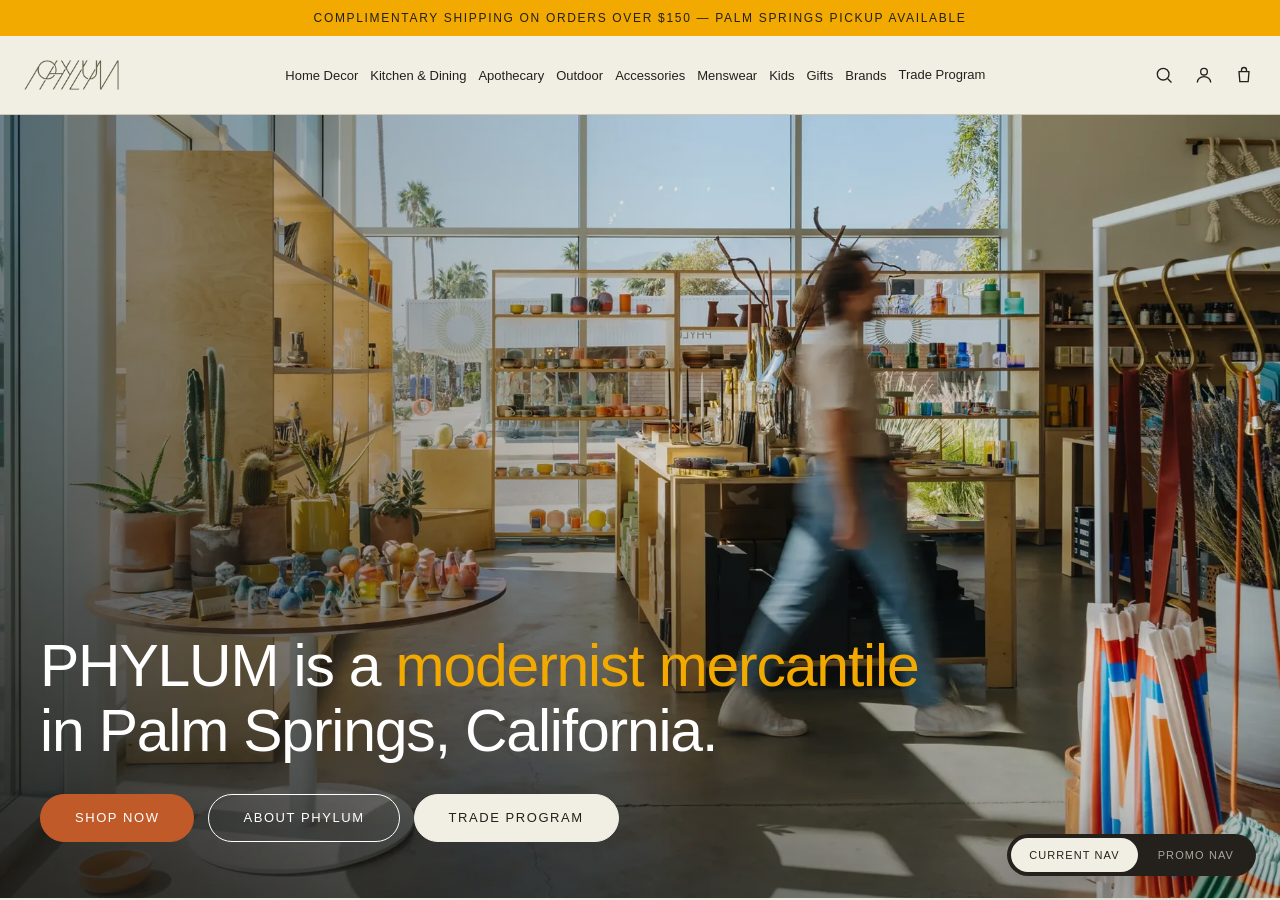
==== commit 62098b2b: "Refine trade page type, buttons, and motion. Drop italics, keep serif headings separate from sans su" ====
--- a/index.html
+++ b/index.html
@@ -333,6 +333,25 @@
     justify-content: center;
     text-decoration: none;
     font-family: inherit;
+    line-height: 1.25;
+    text-align: center;
+    white-space: normal;
+    overflow: visible;
+    overflow-wrap: break-word;
+    min-width: 0;
+    max-width: 100%;
+  }
+  a.btn[href="trade.html"] {
+    background: var(--paper);
+    border-color: var(--paper);
+    color: var(--ink);
+    transition: background 0.3s ease, border-color 0.3s ease, color 0.3s ease;
+  }
+  a.btn[href="trade.html"]:hover,
+  a.btn[href="trade.html"]:focus-visible {
+    background: #f2a900;
+    border-color: #f2a900;
+    color: var(--ink);
   }
 
   .note {
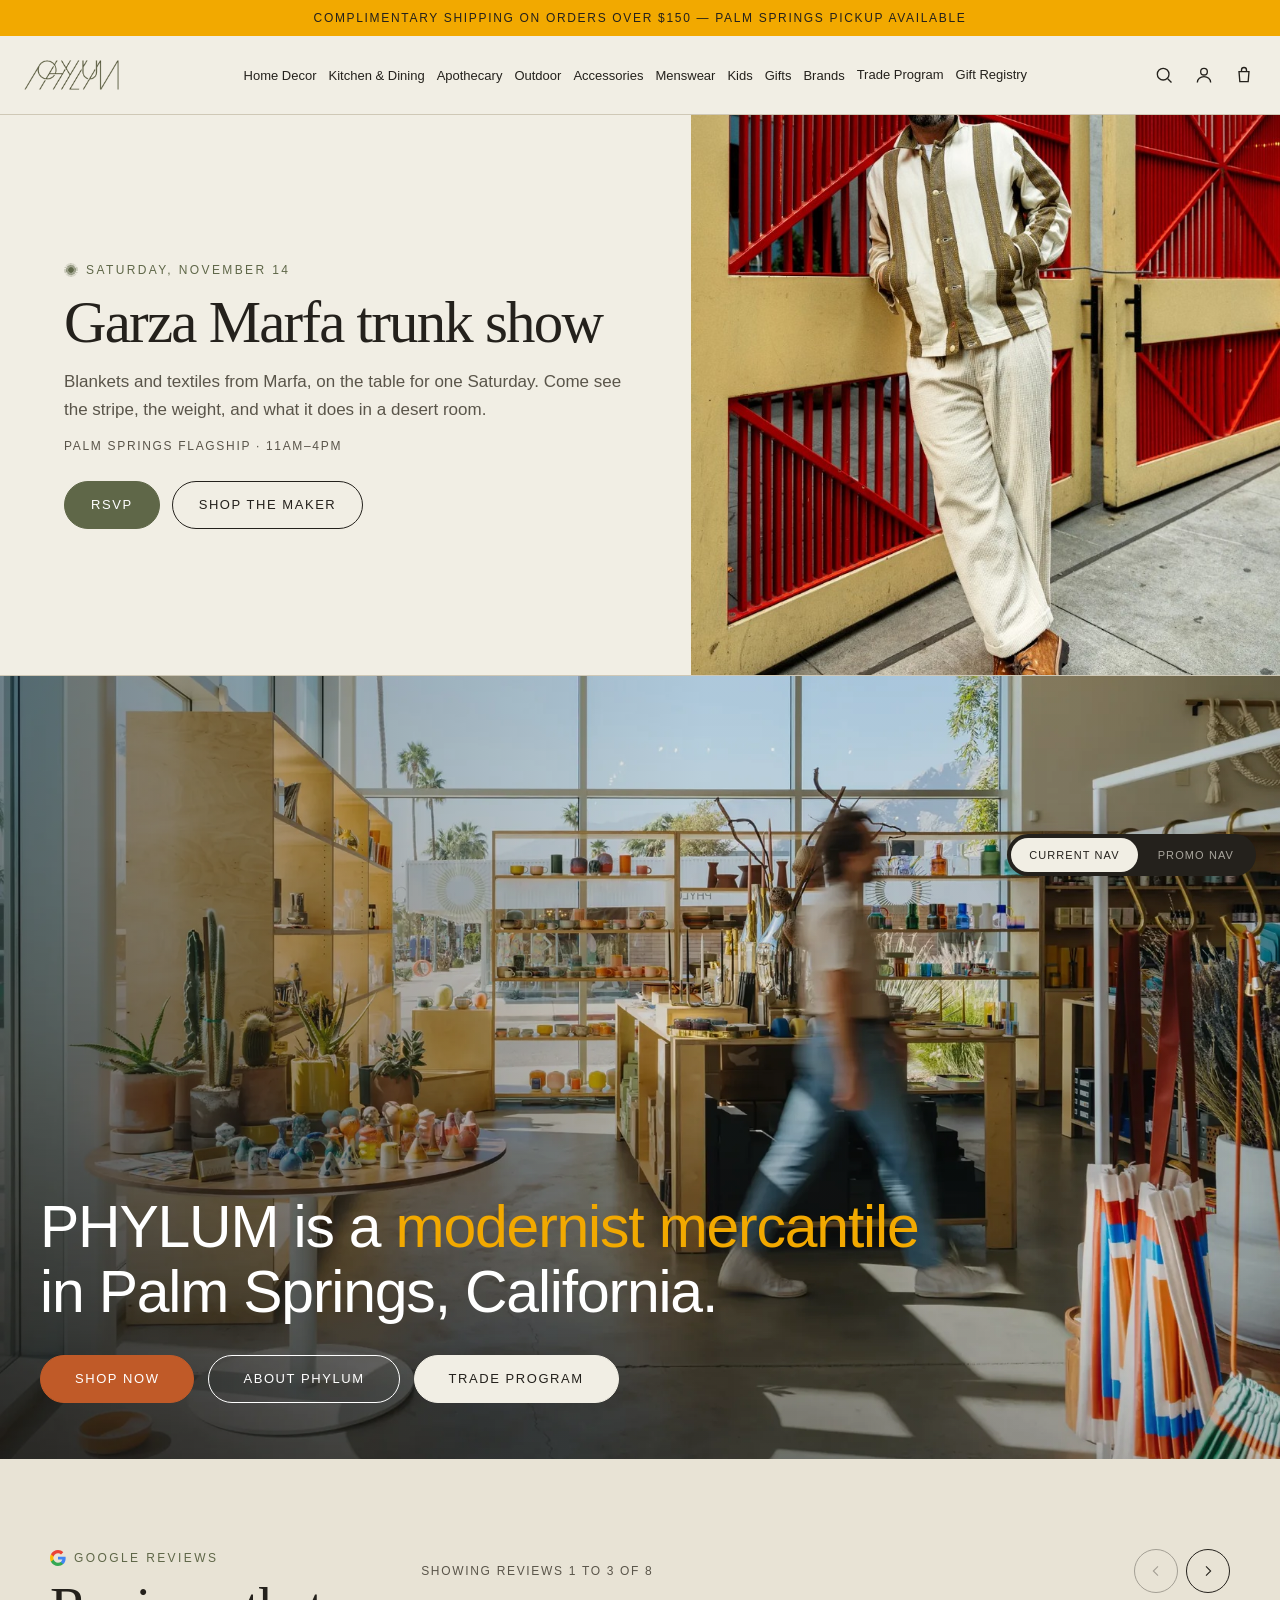
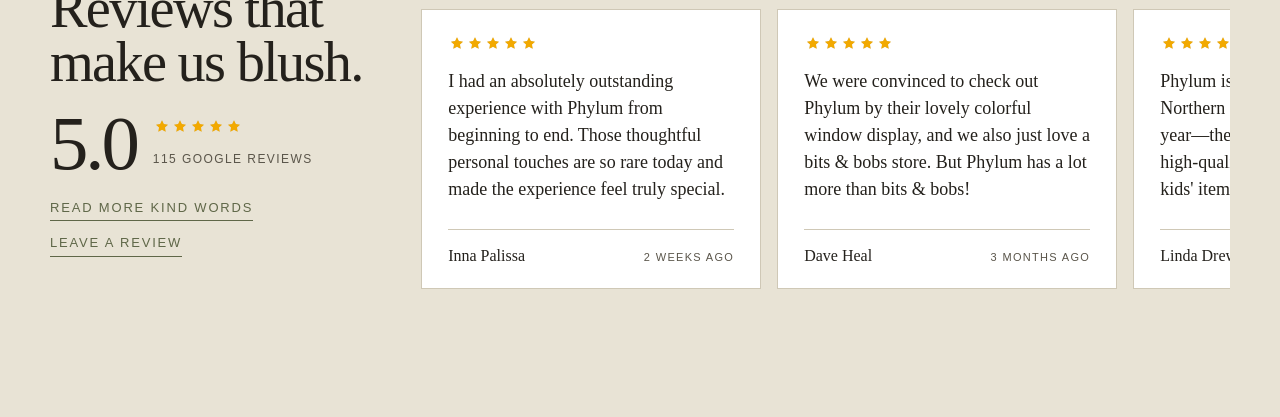
==== commit 3a72ca1c: "Add PHYLUM registry, event takeover, and review mockups. Gift registry is a new landing page in the " ====
--- a/index.html
+++ b/index.html
@@ -341,6 +341,10 @@
     min-width: 0;
     max-width: 100%;
   }
+  a.btn[href="trade.html"],
+  a.nav-direct[href="trade.html"] {
+    -webkit-tap-highlight-color: transparent;
+  }
   a.btn[href="trade.html"] {
     background: var(--paper);
     border-color: var(--paper);
@@ -637,7 +641,10 @@
     a.m-direct {
       text-decoration: none;
       color: var(--clay-deep);
-    }
+      -webkit-tap-highlight-color: transparent;
+    }
+    a.m-direct[href="trade.html"],
+    a.m-direct[href="gift-registry.html"] { color: #5F6748; }
   }
 
   @media (max-width: 480px) {
@@ -1232,20 +1239,13 @@
     color: #b8c4a0;
   }
 
-  /* ---------- Google reviews (Promo Nav only) ---------- */
-  .reviews { display: none; }
-  html[data-nav-version="promo"] .reviews {
-    display: block;
-    background: #E7E3D4;
-    padding: 72px 0 176px;
-    color: #3E4434;
-  }
-  .reviews-head {
-    display: flex;
-    align-items: flex-end;
-    justify-content: space-between;
-    gap: 24px;
-    padding: 0 40px 28px;
+  /* ---------- Google reviews (WEB-510) ---------- */
+  @font-face {
+    font-family: "GTAlpinaLight";
+    src: url("https://cdn.shopify.com/s/files/1/0683/2196/8279/files/GT-Alpina-Standard-Light.woff2?v=1752612418") format("woff2");
+    font-weight: 300;
+    font-style: normal;
+    font-display: swap;
   }
   @font-face {
     font-family: "PPNeueMontreal";
@@ -1254,87 +1254,195 @@
     font-style: normal;
     font-display: swap;
   }
-  .reviews-head h2 {
-    font-family: "PPNeueMontreal", "Helvetica Neue", Arial, sans-serif;
+  .visually-hidden {
+    position: absolute;
+    width: 1px;
+    height: 1px;
+    padding: 0;
+    margin: -1px;
+    overflow: hidden;
+    clip: rect(0, 0, 0, 0);
+    white-space: nowrap;
+    border: 0;
+  }
+  .reviews {
+    --rv-paper: #F1EEE4;
+    --rv-deep: #E8E3D5;
+    --rv-ink: #24211C;
+    --rv-soft: #5A554A;
+    --rv-line: #CFC8B6;
+    --rv-sage: #5F6748;
+    --rv-serif: "GTAlpinaLight", "Iowan Old Style", Palatino, Georgia, serif;
+    --rv-sans: "PPNeueMontreal", "Helvetica Neue", Arial, sans-serif;
+    display: block;
+    background: var(--rv-deep);
+    color: var(--rv-ink);
+    padding: clamp(56px, 7vw, 96px) 0 120px;
+    font-family: "Helvetica Neue", Helvetica, Arial, sans-serif;
+  }
+  .reviews-layout {
+    width: min(1180px, calc(100% - clamp(20px, 4vw, 48px) * 2));
+    margin-inline: auto;
+    display: grid;
+    grid-template-columns: minmax(240px, 320px) minmax(0, 1fr);
+    gap: clamp(28px, 4vw, 56px);
+    align-items: start;
+  }
+  .reviews-eyebrow {
+    display: flex;
+    align-items: center;
+    gap: 8px;
+    margin: 0 0 14px;
+    font-family: var(--rv-sans);
     font-weight: 500;
+    font-size: 12px;
+    letter-spacing: 0.2em;
+    text-transform: uppercase;
+    color: var(--rv-sage);
+  }
+  .reviews-google { width: 16px; height: 16px; display: block; flex: 0 0 auto; }
+  .reviews h2 {
+    font-family: var(--rv-serif);
+    font-weight: 300;
     font-style: normal;
-    font-size: clamp(32px, 4vw, 46px);
-    letter-spacing: -0.02em;
-    line-height: 1.15;
-    color: #3E4434;
-  }
-  .reviews-links {
+    font-size: clamp(40px, 4.4vw, 60px);
+    line-height: 0.96;
+    letter-spacing: -0.03em;
+    color: var(--rv-ink);
+    margin: 0 0 22px;
+  }
+  .reviews-score {
     display: flex;
-    flex-wrap: wrap;
-    gap: 8px 26px;
-    margin-top: 16px;
-  }
-  .reviews-links a {
+    align-items: center;
+    gap: 16px;
+    margin: 0 0 22px;
+  }
+  .reviews-avg {
+    font-family: var(--rv-serif);
+    font-weight: 300;
+    font-size: clamp(56px, 6vw, 80px);
+    line-height: 0.85;
+    letter-spacing: -0.04em;
+    margin: 0;
+  }
+  .reviews-count {
+    margin: 8px 0 0;
+    font-family: var(--rv-sans);
+    font-weight: 500;
     font-size: 12px;
-    font-weight: 600;
     letter-spacing: 0.12em;
     text-transform: uppercase;
-    color: #DE6C3C;
-    text-decoration: underline;
-    text-underline-offset: 5px;
-    text-decoration-thickness: 1px;
-  }
-  .reviews-links a:hover { color: #C45424; }
+    color: var(--rv-soft);
+  }
+  .stars, .review-stars {
+    --value: 5;
+    position: relative;
+    display: inline-block;
+    width: 90px;
+    height: 16px;
+    line-height: 0;
+    background-image: url("data:image/svg+xml,%3Csvg xmlns='http://www.w3.org/2000/svg' viewBox='0 0 20 20'%3E%3Cpath fill='%23CFC8B6' d='M10 1.6l2.3 4.7 5.2.8-3.8 3.6.9 5.2L10 13.4 5.4 15.9l.9-5.2L2.5 7.1l5.2-.8z'/%3E%3C/svg%3E");
+    background-repeat: repeat-x;
+    background-size: 18px 16px;
+  }
+  .stars::before, .review-stars::before {
+    content: "";
+    position: absolute;
+    inset: 0 auto 0 0;
+    width: calc(var(--value) / 5 * 100%);
+    background-image: url("data:image/svg+xml,%3Csvg xmlns='http://www.w3.org/2000/svg' viewBox='0 0 20 20'%3E%3Cpath fill='%23F2A900' d='M10 1.6l2.3 4.7 5.2.8-3.8 3.6.9 5.2L10 13.4 5.4 15.9l.9-5.2L2.5 7.1l5.2-.8z'/%3E%3C/svg%3E");
+    background-repeat: repeat-x;
+    background-size: 18px 16px;
+  }
+  .reviews-links { display: flex; flex-direction: column; align-items: flex-start; gap: 12px; }
+  .reviews-links a {
+    font-family: var(--rv-sans);
+    font-weight: 500;
+    font-size: 13px;
+    letter-spacing: 0.14em;
+    text-transform: uppercase;
+    color: var(--rv-sage);
+    text-decoration: none;
+    border-bottom: 1px solid currentColor;
+    padding-bottom: 3px;
+  }
+  .reviews-links a:hover { color: var(--rv-ink); }
+  .reviews-carousel { min-width: 0; }
+  .reviews-carousel-bar {
+    display: flex;
+    align-items: center;
+    justify-content: space-between;
+    gap: 16px;
+    margin-bottom: 16px;
+  }
+  .reviews-status {
+    margin: 0;
+    font-family: var(--rv-sans);
+    font-weight: 500;
+    font-size: 12px;
+    letter-spacing: 0.14em;
+    text-transform: uppercase;
+    color: var(--rv-soft);
+  }
   .reviews-arrows { display: flex; gap: 8px; flex-shrink: 0; }
   .reviews-arrow {
-    width: 42px;
-    height: 42px;
+    width: 44px;
+    height: 44px;
     border-radius: 50%;
-    border: 1px solid rgba(62, 68, 52, 0.28);
+    border: 1px solid var(--rv-ink);
     background: transparent;
-    color: #3E4434;
+    color: var(--rv-ink);
     display: grid;
     place-items: center;
     cursor: pointer;
     padding: 0;
   }
-  .reviews-arrow:hover { background: #f2a900; border-color: #f2a900; }
   .reviews-arrow svg { width: 16px; height: 16px; }
-  .reviews-viewport { overflow: hidden; padding-left: 40px; }
+  .reviews-arrow:hover:not(:disabled) {
+    background: var(--rv-sage);
+    border-color: var(--rv-sage);
+    color: #fff;
+  }
+  .reviews-arrow:disabled { opacity: 0.35; cursor: default; }
+  .reviews-arrow:focus-visible,
+  .reviews-viewport:focus-visible,
+  .reviews-links a:focus-visible {
+    outline: 2px solid var(--rv-sage);
+    outline-offset: 3px;
+  }
+  .reviews-viewport {
+    overflow-x: auto;
+    scroll-snap-type: x mandatory;
+    scroll-behavior: smooth;
+    overscroll-behavior-x: contain;
+    scrollbar-color: var(--rv-line) transparent;
+  }
   .reviews-track {
     display: flex;
     gap: 16px;
     width: max-content;
-    will-change: transform;
+    padding-bottom: 8px;
   }
   .review-card {
-    width: 340px;
-    min-height: 292px;
+    width: min(340px, 78vw);
     flex: 0 0 auto;
-    background: #F9F7F2;
-    border-radius: 18px;
-    border: 1px solid rgba(62, 68, 52, 0.06);
-    box-shadow: 0 16px 40px -28px rgba(36, 33, 28, 0.45);
-    padding: 22px 24px 20px;
+    scroll-snap-align: start;
+    background: #fff;
+    border: 1px solid var(--rv-line);
+    padding: 26px 26px 20px;
     display: flex;
     flex-direction: column;
-  }
-  .review-brand {
-    display: flex;
-    align-items: center;
-    gap: 10px;
-  }
-  .review-brand svg { width: 18px; height: 18px; display: block; }
-  .review-stars { display: inline-flex; gap: 2px; }
-  .review-stars svg { width: 15px; height: 15px; }
-  .review-card blockquote,
-  .review-name,
-  .review-when {
+    min-height: 280px;
+  }
+  .review-card blockquote { margin: 16px 0 0; flex: 1; }
+  .review-card blockquote p {
+    margin: 0;
     font-family: "Lora", Georgia, serif;
+    font-weight: 400;
     font-style: normal;
-    font-weight: 400;
-  }
-  .review-card blockquote {
     font-size: 18px;
-    line-height: 1.45;
-    color: #2C2923;
-    margin-top: 18px;
-    flex: 1;
+    line-height: 1.5;
+    color: var(--rv-ink);
   }
   .review-card footer {
     display: flex;
@@ -1343,31 +1451,36 @@
     gap: 12px;
     margin-top: 22px;
     padding-top: 14px;
-    border-top: 1px solid rgba(62, 68, 52, 0.08);
+    border-top: 1px solid var(--rv-line);
   }
   .review-name {
-    font-size: 15px;
+    font-family: "Lora", Georgia, serif;
+    font-style: normal;
+    font-size: 16px;
     font-weight: 500;
-    letter-spacing: 0.01em;
-    color: #2C2923;
+    color: var(--rv-ink);
   }
   .review-when {
-    font-size: 12px;
-    color: #8A8476;
+    font-family: var(--rv-sans);
+    font-weight: 500;
+    font-size: 11px;
+    letter-spacing: 0.12em;
+    text-transform: uppercase;
+    color: var(--rv-soft);
     white-space: nowrap;
   }
-  @media (max-width: 720px) {
-    html[data-nav-version="promo"] .reviews { padding: 48px 0 156px; }
-    .reviews-head { padding: 0 20px 20px; align-items: flex-start; }
-    .reviews-viewport { padding-left: 20px; }
-    .reviews-track { gap: 12px; }
-    .review-card { width: min(300px, 82vw); min-height: 270px; padding: 18px 18px 16px; }
-    .review-card blockquote { font-size: 16px; }
+  @media (max-width: 800px) {
+    .reviews { padding: 48px 0 112px; }
+    .reviews-layout { grid-template-columns: 1fr; gap: 28px; }
+    .reviews h2 { font-size: clamp(36px, 10vw, 52px); }
+    .review-card { min-height: 0; }
+    .review-card blockquote p { font-size: 17px; }
   }
   @media (prefers-reduced-motion: reduce) {
-    .reviews-viewport { overflow-x: auto; }
+    .reviews-viewport { scroll-behavior: auto; }
   }
 </style>
+<link rel="stylesheet" href="event-module.css">
 </head>
 <body>
 
@@ -1777,6 +1890,7 @@
       </div>
 
       <a class="nav-link nav-direct" href="trade.html">Trade Program</a>
+      <a class="nav-link nav-direct" href="gift-registry.html">Gift Registry</a>
 
     </nav>
 
@@ -1809,6 +1923,12 @@
   <button type="button" role="tab" data-nav-version="promo" aria-selected="false">Promo Nav</button>
 </div>
 
+<!-- WEB-551 homepage event takeover.
+     Swap the event in assets/homepage-event.json.
+     Set "active" to false to hide this module.
+     Pre-approved templates: events-module.html -->
+<section id="event-takeover" class="event-takeover" data-event-src="assets/homepage-event.json" hidden></section>
+
 <section class="hero">
   <div>
     <h1>PHYLUM is a <em>modernist&nbsp;mercantile</em><br class="h1-break"> in Palm Springs, California.</h1>
@@ -1821,89 +1941,82 @@
 </section>
 
 <section class="reviews" aria-labelledby="reviews-heading">
-  <div class="reviews-head">
-    <div>
-      <h2 id="reviews-heading">Reviews that make us blush!</h2>
+  <div class="reviews-layout">
+    <div class="reviews-summary">
+      <p class="reviews-eyebrow">
+        <svg class="reviews-google" viewBox="0 0 24 24" aria-hidden="true"><path fill="#4285F4" d="M23.5 12.3c0-.8-.1-1.6-.2-2.3H12v4.4h6.5a5.6 5.6 0 0 1-2.4 3.6v3h3.9c2.3-2.1 3.5-5.2 3.5-8.7z"/><path fill="#34A853" d="M12 24c3.2 0 5.9-1.1 7.9-2.9l-3.9-3c-1.1.7-2.4 1.2-4 1.2-3.1 0-5.7-2.1-6.6-4.9H1.4v3.1C3.4 21.3 7.4 24 12 24z"/><path fill="#FBBC05" d="M5.4 14.4c-.2-.7-.4-1.4-.4-2.4s.1-1.7.4-2.4V6.5H1.4C.5 8.3 0 10.1 0 12s.5 3.7 1.4 5.5l4-3.1z"/><path fill="#EA4335" d="M12 4.8c1.7 0 3.3.6 4.5 1.8l3.4-3.4C17.9 1.1 15.2 0 12 0 7.4 0 3.4 2.7 1.4 6.5l4 3.1C6.3 6.9 8.9 4.8 12 4.8z"/></svg>
+        Google reviews
+      </p>
+      <h2 id="reviews-heading">Reviews that make us blush.</h2>
+      <!-- EDIT: Confirm the live Google average and count before publish. Public listings in October 2026 showed 5.0 from about 115 reviews. The eight cards are the existing homepage quotes. -->
+      <div class="reviews-score">
+        <p class="reviews-avg"><span class="visually-hidden">Rated </span>5.0<span class="visually-hidden"> out of 5 from 115 Google reviews.</span></p>
+        <div>
+          <p class="stars" style="--value: 5" aria-hidden="true"></p>
+          <p class="reviews-count" aria-hidden="true">115 Google reviews</p>
+        </div>
+      </div>
       <div class="reviews-links">
-        <a href="https://maps.app.goo.gl/4PkCwBXmNPtHUFLD7" target="_blank" rel="noopener">Read More Kind Words</a>
-        <a href="https://search.google.com/local/writereview?placeid=ChIJG0yPFW4b24AR5IJs-1PoPao" target="_blank" rel="noopener">Leave a Review</a>
+        <a href="https://maps.app.goo.gl/4PkCwBXmNPtHUFLD7" target="_blank" rel="noopener">Read more kind words</a>
+        <a href="https://search.google.com/local/writereview?placeid=ChIJG0yPFW4b24AR5IJs-1PoPao" target="_blank" rel="noopener">Leave a review</a>
       </div>
     </div>
-    <div class="reviews-arrows">
-      <button type="button" class="reviews-arrow" data-reviews-prev aria-label="Previous reviews">
-        <svg viewBox="0 0 24 24" fill="none" stroke="currentColor" stroke-width="1.6" aria-hidden="true"><path d="M15 5l-7 7 7 7"/></svg>
-      </button>
-      <button type="button" class="reviews-arrow" data-reviews-next aria-label="Next reviews">
-        <svg viewBox="0 0 24 24" fill="none" stroke="currentColor" stroke-width="1.6" aria-hidden="true"><path d="M9 5l7 7-7 7"/></svg>
-      </button>
-    </div>
-  </div>
-  <div class="reviews-viewport">
-    <div class="reviews-track">
+    <div class="reviews-carousel" role="region" aria-roledescription="carousel" aria-label="Google reviews">
+      <div class="reviews-carousel-bar">
+        <p class="reviews-status" aria-live="polite">Showing reviews</p>
+        <div class="reviews-arrows">
+          <button type="button" class="reviews-arrow" data-reviews-prev aria-label="Previous reviews" aria-controls="reviews-viewport">
+            <svg viewBox="0 0 24 24" fill="none" stroke="currentColor" stroke-width="1.6" aria-hidden="true"><path d="M15 5l-7 7 7 7"/></svg>
+          </button>
+          <button type="button" class="reviews-arrow" data-reviews-next aria-label="Next reviews" aria-controls="reviews-viewport">
+            <svg viewBox="0 0 24 24" fill="none" stroke="currentColor" stroke-width="1.6" aria-hidden="true"><path d="M9 5l7 7-7 7"/></svg>
+          </button>
+        </div>
+      </div>
+      <div class="reviews-viewport" id="reviews-viewport" tabindex="0">
+        <div class="reviews-track">
       <article class="review-card">
-        <div class="review-brand">
-          <svg viewBox="0 0 24 24" aria-hidden="true"><path fill="#4285F4" d="M23.5 12.3c0-.8-.1-1.6-.2-2.3H12v4.4h6.5a5.6 5.6 0 0 1-2.4 3.6v3h3.9c2.3-2.1 3.5-5.2 3.5-8.7z"/><path fill="#34A853" d="M12 24c3.2 0 5.9-1.1 7.9-2.9l-3.9-3c-1.1.7-2.4 1.2-4 1.2-3.1 0-5.7-2.1-6.6-4.9H1.4v3.1C3.4 21.3 7.4 24 12 24z"/><path fill="#FBBC05" d="M5.4 14.4c-.2-.7-.4-1.4-.4-2.4s.1-1.7.4-2.4V6.5H1.4C.5 8.3 0 10.1 0 12s.5 3.7 1.4 5.5l4-3.1z"/><path fill="#EA4335" d="M12 4.8c1.7 0 3.3.6 4.5 1.8l3.4-3.4C17.9 1.1 15.2 0 12 0 7.4 0 3.4 2.7 1.4 6.5l4 3.1C6.3 6.9 8.9 4.8 12 4.8z"/></svg>
-          <span class="review-stars" aria-label="5 out of 5 stars"><svg viewBox="0 0 20 20" aria-hidden="true"><path fill="#F2A900" d="M10 1.6l2.3 4.7 5.2.8-3.8 3.6.9 5.2L10 13.4 5.4 15.9l.9-5.2L2.5 7.1l5.2-.8L10 1.6z"/></svg><svg viewBox="0 0 20 20" aria-hidden="true"><path fill="#F2A900" d="M10 1.6l2.3 4.7 5.2.8-3.8 3.6.9 5.2L10 13.4 5.4 15.9l.9-5.2L2.5 7.1l5.2-.8L10 1.6z"/></svg><svg viewBox="0 0 20 20" aria-hidden="true"><path fill="#F2A900" d="M10 1.6l2.3 4.7 5.2.8-3.8 3.6.9 5.2L10 13.4 5.4 15.9l.9-5.2L2.5 7.1l5.2-.8L10 1.6z"/></svg><svg viewBox="0 0 20 20" aria-hidden="true"><path fill="#F2A900" d="M10 1.6l2.3 4.7 5.2.8-3.8 3.6.9 5.2L10 13.4 5.4 15.9l.9-5.2L2.5 7.1l5.2-.8L10 1.6z"/></svg><svg viewBox="0 0 20 20" aria-hidden="true"><path fill="#F2A900" d="M10 1.6l2.3 4.7 5.2.8-3.8 3.6.9 5.2L10 13.4 5.4 15.9l.9-5.2L2.5 7.1l5.2-.8L10 1.6z"/></svg></span>
-        </div>
-        <blockquote>I had an absolutely outstanding experience with Phylum from beginning to end. Those thoughtful personal touches are so rare today and made the experience feel truly special.</blockquote>
-        <footer><span class="review-name">Inna Palissa</span><span class="review-when">2 weeks ago</span></footer>
+        <p class="review-stars" style="--value: 5" aria-label="5 out of 5 stars"></p>
+        <blockquote><p>I had an absolutely outstanding experience with Phylum from beginning to end. Those thoughtful personal touches are so rare today and made the experience feel truly special.</p></blockquote>
+        <footer><cite class="review-name">Inna Palissa</cite><span class="review-when">2 weeks ago</span></footer>
       </article>
       <article class="review-card">
-        <div class="review-brand">
-          <svg viewBox="0 0 24 24" aria-hidden="true"><path fill="#4285F4" d="M23.5 12.3c0-.8-.1-1.6-.2-2.3H12v4.4h6.5a5.6 5.6 0 0 1-2.4 3.6v3h3.9c2.3-2.1 3.5-5.2 3.5-8.7z"/><path fill="#34A853" d="M12 24c3.2 0 5.9-1.1 7.9-2.9l-3.9-3c-1.1.7-2.4 1.2-4 1.2-3.1 0-5.7-2.1-6.6-4.9H1.4v3.1C3.4 21.3 7.4 24 12 24z"/><path fill="#FBBC05" d="M5.4 14.4c-.2-.7-.4-1.4-.4-2.4s.1-1.7.4-2.4V6.5H1.4C.5 8.3 0 10.1 0 12s.5 3.7 1.4 5.5l4-3.1z"/><path fill="#EA4335" d="M12 4.8c1.7 0 3.3.6 4.5 1.8l3.4-3.4C17.9 1.1 15.2 0 12 0 7.4 0 3.4 2.7 1.4 6.5l4 3.1C6.3 6.9 8.9 4.8 12 4.8z"/></svg>
-          <span class="review-stars" aria-label="5 out of 5 stars"><svg viewBox="0 0 20 20" aria-hidden="true"><path fill="#F2A900" d="M10 1.6l2.3 4.7 5.2.8-3.8 3.6.9 5.2L10 13.4 5.4 15.9l.9-5.2L2.5 7.1l5.2-.8L10 1.6z"/></svg><svg viewBox="0 0 20 20" aria-hidden="true"><path fill="#F2A900" d="M10 1.6l2.3 4.7 5.2.8-3.8 3.6.9 5.2L10 13.4 5.4 15.9l.9-5.2L2.5 7.1l5.2-.8L10 1.6z"/></svg><svg viewBox="0 0 20 20" aria-hidden="true"><path fill="#F2A900" d="M10 1.6l2.3 4.7 5.2.8-3.8 3.6.9 5.2L10 13.4 5.4 15.9l.9-5.2L2.5 7.1l5.2-.8L10 1.6z"/></svg><svg viewBox="0 0 20 20" aria-hidden="true"><path fill="#F2A900" d="M10 1.6l2.3 4.7 5.2.8-3.8 3.6.9 5.2L10 13.4 5.4 15.9l.9-5.2L2.5 7.1l5.2-.8L10 1.6z"/></svg><svg viewBox="0 0 20 20" aria-hidden="true"><path fill="#F2A900" d="M10 1.6l2.3 4.7 5.2.8-3.8 3.6.9 5.2L10 13.4 5.4 15.9l.9-5.2L2.5 7.1l5.2-.8L10 1.6z"/></svg></span>
-        </div>
-        <blockquote>We were convinced to check out Phylum by their lovely colorful window display, and we also just love a bits &amp; bobs store. But Phylum has a lot more than bits &amp; bobs!</blockquote>
-        <footer><span class="review-name">Dave Heal</span><span class="review-when">3 months ago</span></footer>
+        <p class="review-stars" style="--value: 5" aria-label="5 out of 5 stars"></p>
+        <blockquote><p>We were convinced to check out Phylum by their lovely colorful window display, and we also just love a bits &amp; bobs store. But Phylum has a lot more than bits &amp; bobs!</p></blockquote>
+        <footer><cite class="review-name">Dave Heal</cite><span class="review-when">3 months ago</span></footer>
       </article>
       <article class="review-card">
-        <div class="review-brand">
-          <svg viewBox="0 0 24 24" aria-hidden="true"><path fill="#4285F4" d="M23.5 12.3c0-.8-.1-1.6-.2-2.3H12v4.4h6.5a5.6 5.6 0 0 1-2.4 3.6v3h3.9c2.3-2.1 3.5-5.2 3.5-8.7z"/><path fill="#34A853" d="M12 24c3.2 0 5.9-1.1 7.9-2.9l-3.9-3c-1.1.7-2.4 1.2-4 1.2-3.1 0-5.7-2.1-6.6-4.9H1.4v3.1C3.4 21.3 7.4 24 12 24z"/><path fill="#FBBC05" d="M5.4 14.4c-.2-.7-.4-1.4-.4-2.4s.1-1.7.4-2.4V6.5H1.4C.5 8.3 0 10.1 0 12s.5 3.7 1.4 5.5l4-3.1z"/><path fill="#EA4335" d="M12 4.8c1.7 0 3.3.6 4.5 1.8l3.4-3.4C17.9 1.1 15.2 0 12 0 7.4 0 3.4 2.7 1.4 6.5l4 3.1C6.3 6.9 8.9 4.8 12 4.8z"/></svg>
-          <span class="review-stars" aria-label="5 out of 5 stars"><svg viewBox="0 0 20 20" aria-hidden="true"><path fill="#F2A900" d="M10 1.6l2.3 4.7 5.2.8-3.8 3.6.9 5.2L10 13.4 5.4 15.9l.9-5.2L2.5 7.1l5.2-.8L10 1.6z"/></svg><svg viewBox="0 0 20 20" aria-hidden="true"><path fill="#F2A900" d="M10 1.6l2.3 4.7 5.2.8-3.8 3.6.9 5.2L10 13.4 5.4 15.9l.9-5.2L2.5 7.1l5.2-.8L10 1.6z"/></svg><svg viewBox="0 0 20 20" aria-hidden="true"><path fill="#F2A900" d="M10 1.6l2.3 4.7 5.2.8-3.8 3.6.9 5.2L10 13.4 5.4 15.9l.9-5.2L2.5 7.1l5.2-.8L10 1.6z"/></svg><svg viewBox="0 0 20 20" aria-hidden="true"><path fill="#F2A900" d="M10 1.6l2.3 4.7 5.2.8-3.8 3.6.9 5.2L10 13.4 5.4 15.9l.9-5.2L2.5 7.1l5.2-.8L10 1.6z"/></svg><svg viewBox="0 0 20 20" aria-hidden="true"><path fill="#F2A900" d="M10 1.6l2.3 4.7 5.2.8-3.8 3.6.9 5.2L10 13.4 5.4 15.9l.9-5.2L2.5 7.1l5.2-.8L10 1.6z"/></svg></span>
-        </div>
-        <blockquote>Phylum is not to be missed. I live in Northern CA and found this store last year—they have a wide variety of high-quality housewares, clothes, and kids' items.</blockquote>
-        <footer><span class="review-name">Linda Drew</span><span class="review-when">10 months ago</span></footer>
+        <p class="review-stars" style="--value: 5" aria-label="5 out of 5 stars"></p>
+        <blockquote><p>Phylum is not to be missed. I live in Northern CA and found this store last year—they have a wide variety of high-quality housewares, clothes, and kids' items.</p></blockquote>
+        <footer><cite class="review-name">Linda Drew</cite><span class="review-when">10 months ago</span></footer>
       </article>
       <article class="review-card">
-        <div class="review-brand">
-          <svg viewBox="0 0 24 24" aria-hidden="true"><path fill="#4285F4" d="M23.5 12.3c0-.8-.1-1.6-.2-2.3H12v4.4h6.5a5.6 5.6 0 0 1-2.4 3.6v3h3.9c2.3-2.1 3.5-5.2 3.5-8.7z"/><path fill="#34A853" d="M12 24c3.2 0 5.9-1.1 7.9-2.9l-3.9-3c-1.1.7-2.4 1.2-4 1.2-3.1 0-5.7-2.1-6.6-4.9H1.4v3.1C3.4 21.3 7.4 24 12 24z"/><path fill="#FBBC05" d="M5.4 14.4c-.2-.7-.4-1.4-.4-2.4s.1-1.7.4-2.4V6.5H1.4C.5 8.3 0 10.1 0 12s.5 3.7 1.4 5.5l4-3.1z"/><path fill="#EA4335" d="M12 4.8c1.7 0 3.3.6 4.5 1.8l3.4-3.4C17.9 1.1 15.2 0 12 0 7.4 0 3.4 2.7 1.4 6.5l4 3.1C6.3 6.9 8.9 4.8 12 4.8z"/></svg>
-          <span class="review-stars" aria-label="5 out of 5 stars"><svg viewBox="0 0 20 20" aria-hidden="true"><path fill="#F2A900" d="M10 1.6l2.3 4.7 5.2.8-3.8 3.6.9 5.2L10 13.4 5.4 15.9l.9-5.2L2.5 7.1l5.2-.8L10 1.6z"/></svg><svg viewBox="0 0 20 20" aria-hidden="true"><path fill="#F2A900" d="M10 1.6l2.3 4.7 5.2.8-3.8 3.6.9 5.2L10 13.4 5.4 15.9l.9-5.2L2.5 7.1l5.2-.8L10 1.6z"/></svg><svg viewBox="0 0 20 20" aria-hidden="true"><path fill="#F2A900" d="M10 1.6l2.3 4.7 5.2.8-3.8 3.6.9 5.2L10 13.4 5.4 15.9l.9-5.2L2.5 7.1l5.2-.8L10 1.6z"/></svg><svg viewBox="0 0 20 20" aria-hidden="true"><path fill="#F2A900" d="M10 1.6l2.3 4.7 5.2.8-3.8 3.6.9 5.2L10 13.4 5.4 15.9l.9-5.2L2.5 7.1l5.2-.8L10 1.6z"/></svg><svg viewBox="0 0 20 20" aria-hidden="true"><path fill="#F2A900" d="M10 1.6l2.3 4.7 5.2.8-3.8 3.6.9 5.2L10 13.4 5.4 15.9l.9-5.2L2.5 7.1l5.2-.8L10 1.6z"/></svg></span>
-        </div>
-        <blockquote>This is one of those stores that I walk into and all of my friends can tell immediately how much I love it. It was beautifully merchandised and so dang colorful.</blockquote>
-        <footer><span class="review-name">Carlee Bird</span><span class="review-when">10 months ago</span></footer>
+        <p class="review-stars" style="--value: 5" aria-label="5 out of 5 stars"></p>
+        <blockquote><p>This is one of those stores that I walk into and all of my friends can tell immediately how much I love it. It was beautifully merchandised and so dang colorful.</p></blockquote>
+        <footer><cite class="review-name">Carlee Bird</cite><span class="review-when">10 months ago</span></footer>
       </article>
       <article class="review-card">
-        <div class="review-brand">
-          <svg viewBox="0 0 24 24" aria-hidden="true"><path fill="#4285F4" d="M23.5 12.3c0-.8-.1-1.6-.2-2.3H12v4.4h6.5a5.6 5.6 0 0 1-2.4 3.6v3h3.9c2.3-2.1 3.5-5.2 3.5-8.7z"/><path fill="#34A853" d="M12 24c3.2 0 5.9-1.1 7.9-2.9l-3.9-3c-1.1.7-2.4 1.2-4 1.2-3.1 0-5.7-2.1-6.6-4.9H1.4v3.1C3.4 21.3 7.4 24 12 24z"/><path fill="#FBBC05" d="M5.4 14.4c-.2-.7-.4-1.4-.4-2.4s.1-1.7.4-2.4V6.5H1.4C.5 8.3 0 10.1 0 12s.5 3.7 1.4 5.5l4-3.1z"/><path fill="#EA4335" d="M12 4.8c1.7 0 3.3.6 4.5 1.8l3.4-3.4C17.9 1.1 15.2 0 12 0 7.4 0 3.4 2.7 1.4 6.5l4 3.1C6.3 6.9 8.9 4.8 12 4.8z"/></svg>
-          <span class="review-stars" aria-label="5 out of 5 stars"><svg viewBox="0 0 20 20" aria-hidden="true"><path fill="#F2A900" d="M10 1.6l2.3 4.7 5.2.8-3.8 3.6.9 5.2L10 13.4 5.4 15.9l.9-5.2L2.5 7.1l5.2-.8L10 1.6z"/></svg><svg viewBox="0 0 20 20" aria-hidden="true"><path fill="#F2A900" d="M10 1.6l2.3 4.7 5.2.8-3.8 3.6.9 5.2L10 13.4 5.4 15.9l.9-5.2L2.5 7.1l5.2-.8L10 1.6z"/></svg><svg viewBox="0 0 20 20" aria-hidden="true"><path fill="#F2A900" d="M10 1.6l2.3 4.7 5.2.8-3.8 3.6.9 5.2L10 13.4 5.4 15.9l.9-5.2L2.5 7.1l5.2-.8L10 1.6z"/></svg><svg viewBox="0 0 20 20" aria-hidden="true"><path fill="#F2A900" d="M10 1.6l2.3 4.7 5.2.8-3.8 3.6.9 5.2L10 13.4 5.4 15.9l.9-5.2L2.5 7.1l5.2-.8L10 1.6z"/></svg><svg viewBox="0 0 20 20" aria-hidden="true"><path fill="#F2A900" d="M10 1.6l2.3 4.7 5.2.8-3.8 3.6.9 5.2L10 13.4 5.4 15.9l.9-5.2L2.5 7.1l5.2-.8L10 1.6z"/></svg></span>
-        </div>
-        <blockquote>Jory is the loveliest human with the best eye! I literally went back 3x to buy something - highly recommend this Palm Springs gem!</blockquote>
-        <footer><span class="review-name">Melanie Tuazon</span><span class="review-when">7 months ago</span></footer>
+        <p class="review-stars" style="--value: 5" aria-label="5 out of 5 stars"></p>
+        <blockquote><p>Jory is the loveliest human with the best eye! I literally went back 3x to buy something - highly recommend this Palm Springs gem!</p></blockquote>
+        <footer><cite class="review-name">Melanie Tuazon</cite><span class="review-when">7 months ago</span></footer>
       </article>
       <article class="review-card">
-        <div class="review-brand">
-          <svg viewBox="0 0 24 24" aria-hidden="true"><path fill="#4285F4" d="M23.5 12.3c0-.8-.1-1.6-.2-2.3H12v4.4h6.5a5.6 5.6 0 0 1-2.4 3.6v3h3.9c2.3-2.1 3.5-5.2 3.5-8.7z"/><path fill="#34A853" d="M12 24c3.2 0 5.9-1.1 7.9-2.9l-3.9-3c-1.1.7-2.4 1.2-4 1.2-3.1 0-5.7-2.1-6.6-4.9H1.4v3.1C3.4 21.3 7.4 24 12 24z"/><path fill="#FBBC05" d="M5.4 14.4c-.2-.7-.4-1.4-.4-2.4s.1-1.7.4-2.4V6.5H1.4C.5 8.3 0 10.1 0 12s.5 3.7 1.4 5.5l4-3.1z"/><path fill="#EA4335" d="M12 4.8c1.7 0 3.3.6 4.5 1.8l3.4-3.4C17.9 1.1 15.2 0 12 0 7.4 0 3.4 2.7 1.4 6.5l4 3.1C6.3 6.9 8.9 4.8 12 4.8z"/></svg>
-          <span class="review-stars" aria-label="5 out of 5 stars"><svg viewBox="0 0 20 20" aria-hidden="true"><path fill="#F2A900" d="M10 1.6l2.3 4.7 5.2.8-3.8 3.6.9 5.2L10 13.4 5.4 15.9l.9-5.2L2.5 7.1l5.2-.8L10 1.6z"/></svg><svg viewBox="0 0 20 20" aria-hidden="true"><path fill="#F2A900" d="M10 1.6l2.3 4.7 5.2.8-3.8 3.6.9 5.2L10 13.4 5.4 15.9l.9-5.2L2.5 7.1l5.2-.8L10 1.6z"/></svg><svg viewBox="0 0 20 20" aria-hidden="true"><path fill="#F2A900" d="M10 1.6l2.3 4.7 5.2.8-3.8 3.6.9 5.2L10 13.4 5.4 15.9l.9-5.2L2.5 7.1l5.2-.8L10 1.6z"/></svg><svg viewBox="0 0 20 20" aria-hidden="true"><path fill="#F2A900" d="M10 1.6l2.3 4.7 5.2.8-3.8 3.6.9 5.2L10 13.4 5.4 15.9l.9-5.2L2.5 7.1l5.2-.8L10 1.6z"/></svg><svg viewBox="0 0 20 20" aria-hidden="true"><path fill="#F2A900" d="M10 1.6l2.3 4.7 5.2.8-3.8 3.6.9 5.2L10 13.4 5.4 15.9l.9-5.2L2.5 7.1l5.2-.8L10 1.6z"/></svg></span>
-        </div>
-        <blockquote>Incredible hospitality! Amazing selection of all sorts of home goods. Well curated with a vision for high quality sourcing and eye for color.</blockquote>
-        <footer><span class="review-name">meesh yeesh</span><span class="review-when">4 months ago</span></footer>
+        <p class="review-stars" style="--value: 5" aria-label="5 out of 5 stars"></p>
+        <blockquote><p>Incredible hospitality! Amazing selection of all sorts of home goods. Well curated with a vision for high quality sourcing and eye for color.</p></blockquote>
+        <footer><cite class="review-name">meesh yeesh</cite><span class="review-when">4 months ago</span></footer>
       </article>
       <article class="review-card">
-        <div class="review-brand">
-          <svg viewBox="0 0 24 24" aria-hidden="true"><path fill="#4285F4" d="M23.5 12.3c0-.8-.1-1.6-.2-2.3H12v4.4h6.5a5.6 5.6 0 0 1-2.4 3.6v3h3.9c2.3-2.1 3.5-5.2 3.5-8.7z"/><path fill="#34A853" d="M12 24c3.2 0 5.9-1.1 7.9-2.9l-3.9-3c-1.1.7-2.4 1.2-4 1.2-3.1 0-5.7-2.1-6.6-4.9H1.4v3.1C3.4 21.3 7.4 24 12 24z"/><path fill="#FBBC05" d="M5.4 14.4c-.2-.7-.4-1.4-.4-2.4s.1-1.7.4-2.4V6.5H1.4C.5 8.3 0 10.1 0 12s.5 3.7 1.4 5.5l4-3.1z"/><path fill="#EA4335" d="M12 4.8c1.7 0 3.3.6 4.5 1.8l3.4-3.4C17.9 1.1 15.2 0 12 0 7.4 0 3.4 2.7 1.4 6.5l4 3.1C6.3 6.9 8.9 4.8 12 4.8z"/></svg>
-          <span class="review-stars" aria-label="5 out of 5 stars"><svg viewBox="0 0 20 20" aria-hidden="true"><path fill="#F2A900" d="M10 1.6l2.3 4.7 5.2.8-3.8 3.6.9 5.2L10 13.4 5.4 15.9l.9-5.2L2.5 7.1l5.2-.8L10 1.6z"/></svg><svg viewBox="0 0 20 20" aria-hidden="true"><path fill="#F2A900" d="M10 1.6l2.3 4.7 5.2.8-3.8 3.6.9 5.2L10 13.4 5.4 15.9l.9-5.2L2.5 7.1l5.2-.8L10 1.6z"/></svg><svg viewBox="0 0 20 20" aria-hidden="true"><path fill="#F2A900" d="M10 1.6l2.3 4.7 5.2.8-3.8 3.6.9 5.2L10 13.4 5.4 15.9l.9-5.2L2.5 7.1l5.2-.8L10 1.6z"/></svg><svg viewBox="0 0 20 20" aria-hidden="true"><path fill="#F2A900" d="M10 1.6l2.3 4.7 5.2.8-3.8 3.6.9 5.2L10 13.4 5.4 15.9l.9-5.2L2.5 7.1l5.2-.8L10 1.6z"/></svg><svg viewBox="0 0 20 20" aria-hidden="true"><path fill="#F2A900" d="M10 1.6l2.3 4.7 5.2.8-3.8 3.6.9 5.2L10 13.4 5.4 15.9l.9-5.2L2.5 7.1l5.2-.8L10 1.6z"/></svg></span>
-        </div>
-        <blockquote>Every time I’m in Palm Springs I look forward to going to Phylum! They have unique gifts and a beautiful selection of items for the home.</blockquote>
-        <footer><span class="review-name">John Davis</span><span class="review-when">7 months ago</span></footer>
+        <p class="review-stars" style="--value: 5" aria-label="5 out of 5 stars"></p>
+        <blockquote><p>Every time I’m in Palm Springs I look forward to going to Phylum! They have unique gifts and a beautiful selection of items for the home.</p></blockquote>
+        <footer><cite class="review-name">John Davis</cite><span class="review-when">7 months ago</span></footer>
       </article>
       <article class="review-card">
-        <div class="review-brand">
-          <svg viewBox="0 0 24 24" aria-hidden="true"><path fill="#4285F4" d="M23.5 12.3c0-.8-.1-1.6-.2-2.3H12v4.4h6.5a5.6 5.6 0 0 1-2.4 3.6v3h3.9c2.3-2.1 3.5-5.2 3.5-8.7z"/><path fill="#34A853" d="M12 24c3.2 0 5.9-1.1 7.9-2.9l-3.9-3c-1.1.7-2.4 1.2-4 1.2-3.1 0-5.7-2.1-6.6-4.9H1.4v3.1C3.4 21.3 7.4 24 12 24z"/><path fill="#FBBC05" d="M5.4 14.4c-.2-.7-.4-1.4-.4-2.4s.1-1.7.4-2.4V6.5H1.4C.5 8.3 0 10.1 0 12s.5 3.7 1.4 5.5l4-3.1z"/><path fill="#EA4335" d="M12 4.8c1.7 0 3.3.6 4.5 1.8l3.4-3.4C17.9 1.1 15.2 0 12 0 7.4 0 3.4 2.7 1.4 6.5l4 3.1C6.3 6.9 8.9 4.8 12 4.8z"/></svg>
-          <span class="review-stars" aria-label="5 out of 5 stars"><svg viewBox="0 0 20 20" aria-hidden="true"><path fill="#F2A900" d="M10 1.6l2.3 4.7 5.2.8-3.8 3.6.9 5.2L10 13.4 5.4 15.9l.9-5.2L2.5 7.1l5.2-.8L10 1.6z"/></svg><svg viewBox="0 0 20 20" aria-hidden="true"><path fill="#F2A900" d="M10 1.6l2.3 4.7 5.2.8-3.8 3.6.9 5.2L10 13.4 5.4 15.9l.9-5.2L2.5 7.1l5.2-.8L10 1.6z"/></svg><svg viewBox="0 0 20 20" aria-hidden="true"><path fill="#F2A900" d="M10 1.6l2.3 4.7 5.2.8-3.8 3.6.9 5.2L10 13.4 5.4 15.9l.9-5.2L2.5 7.1l5.2-.8L10 1.6z"/></svg><svg viewBox="0 0 20 20" aria-hidden="true"><path fill="#F2A900" d="M10 1.6l2.3 4.7 5.2.8-3.8 3.6.9 5.2L10 13.4 5.4 15.9l.9-5.2L2.5 7.1l5.2-.8L10 1.6z"/></svg><svg viewBox="0 0 20 20" aria-hidden="true"><path fill="#F2A900" d="M10 1.6l2.3 4.7 5.2.8-3.8 3.6.9 5.2L10 13.4 5.4 15.9l.9-5.2L2.5 7.1l5.2-.8L10 1.6z"/></svg></span>
+        <p class="review-stars" style="--value: 5" aria-label="5 out of 5 stars"></p>
+        <blockquote><p>A gorgeously curated store with the most delightful staff. They were incredibly kind to my kids and we can’t wait to return on our next trip to Palm Springs!</p></blockquote>
+        <footer><cite class="review-name">Stephanie MacKeen</cite><span class="review-when">7 months ago</span></footer>
+      </article>
         </div>
-        <blockquote>A gorgeously curated store with the most delightful staff. They were incredibly kind to my kids and we can’t wait to return on our next trip to Palm Springs!</blockquote>
-        <footer><span class="review-name">Stephanie MacKeen</span><span class="review-when">7 months ago</span></footer>
-      </article>
+      </div>
     </div>
   </div>
 </section>
@@ -2138,75 +2251,65 @@
     items.forEach(i => { i.classList.remove('open'); i.querySelector('.nav-link').setAttribute('aria-expanded','false'); });
     document.body.classList.remove('nav-open');
   });
-  // Promo Nav review carousel: loops, pauses only while the pointer is over a card.
+  // WEB-510 reviews carousel: scroll-snap, no cloned slides, buttons and arrow keys.
   (function initReviewCarousel() {
     const section = document.querySelector('.reviews');
+    const viewport = section && section.querySelector('.reviews-viewport');
     const track = section && section.querySelector('.reviews-track');
-    if (!section || !track) return;
-
-    [...track.children].forEach((card) => {
-      const clone = card.cloneNode(true);
-      clone.setAttribute('aria-hidden', 'true');
-      track.appendChild(clone);
+    const status = section && section.querySelector('.reviews-status');
+    const prev = section && section.querySelector('[data-reviews-prev]');
+    const next = section && section.querySelector('[data-reviews-next]');
+    if (!section || !viewport || !track || !prev || !next) return;
+
+    const reduce = window.matchMedia('(prefers-reduced-motion: reduce)').matches;
+    const cards = () => [...track.querySelectorAll('.review-card')];
+    const step = () => {
+      const card = cards()[0];
+      const gap = parseFloat(getComputedStyle(track).columnGap || getComputedStyle(track).gap) || 16;
+      return (card ? card.getBoundingClientRect().width : 340) + gap;
+    };
+    const update = () => {
+      const list = cards();
+      const box = viewport.getBoundingClientRect();
+      let first = -1;
+      let last = -1;
+      list.forEach((card, i) => {
+        const r = card.getBoundingClientRect();
+        const shown = r.right > box.left + 12 && r.left < box.right - 12;
+        if (!shown) return;
+        if (first < 0) first = i;
+        last = i;
+      });
+      if (first < 0) { first = 0; last = 0; }
+      prev.disabled = viewport.scrollLeft <= 2;
+      next.disabled = viewport.scrollLeft + viewport.clientWidth >= viewport.scrollWidth - 2;
+      if (status) {
+        const startAt = first + 1;
+        const endAt = last + 1;
+        status.textContent = startAt === endAt
+          ? 'Showing review ' + startAt + ' of ' + list.length
+          : 'Showing reviews ' + startAt + ' to ' + endAt + ' of ' + list.length;
+      }
+    };
+    const scrollByCard = (direction) => {
+      viewport.scrollBy({ left: direction * step(), behavior: reduce ? 'auto' : 'smooth' });
+    };
+    prev.addEventListener('click', () => scrollByCard(-1));
+    next.addEventListener('click', () => scrollByCard(1));
+    viewport.addEventListener('keydown', (event) => {
+      if (event.key !== 'ArrowRight' && event.key !== 'ArrowLeft') return;
+      event.preventDefault();
+      scrollByCard(event.key === 'ArrowRight' ? 1 : -1);
     });
-
-    const reduceMotion = window.matchMedia('(prefers-reduced-motion: reduce)').matches;
-    let offset = 0;
-    let half = 0;
-    let paused = reduceMotion;
-    let nudging = false;
-    const speed = 0.55;
-
-    const measure = () => { half = track.scrollWidth / 2; };
-    const wrap = () => {
-      if (!half) return;
-      while (offset <= -half) offset += half;
-      while (offset > 0) offset -= half;
-    };
-    const apply = () => { track.style.transform = 'translate3d(' + offset + 'px,0,0)'; };
-
-    const frame = () => {
-      if (section.offsetParent && !half) measure();
-      if (!paused && !nudging && half && section.offsetParent) {
-        offset -= speed;
-        wrap();
-        track.style.transition = 'none';
-        apply();
-      }
-      window.requestAnimationFrame(frame);
-    };
-
-    const nudge = (direction) => {
-      const card = track.querySelector('.review-card');
-      const gap = parseFloat(getComputedStyle(track).columnGap) || 16;
-      const step = (card ? card.getBoundingClientRect().width : 340) + gap;
-      offset += direction * step;
-      wrap();
-      nudging = true;
-      track.style.transition = 'transform 0.65s cubic-bezier(0.22, 1, 0.36, 1)';
-      apply();
-    };
-
-    track.addEventListener('transitionend', () => { nudging = false; });
-    track.querySelectorAll('.review-card').forEach((card) => {
-      card.addEventListener('mouseenter', () => { paused = true; });
-      card.addEventListener('mouseleave', (event) => {
-        const next = event.relatedTarget;
-        if (next && next.closest && next.closest('.review-card')) return;
-        if (!reduceMotion) paused = false;
-      });
-    });
-    section.querySelector('[data-reviews-prev]').addEventListener('click', () => nudge(1));
-    section.querySelector('[data-reviews-next]').addEventListener('click', () => nudge(-1));
-    window.addEventListener('resize', measure);
-
-    new MutationObserver(() => {
-      window.requestAnimationFrame(() => window.requestAnimationFrame(measure));
-    }).observe(document.documentElement, { attributes: true, attributeFilter: ['data-nav-version'] });
-
-    measure();
-    window.requestAnimationFrame(frame);
+    let timer;
+    viewport.addEventListener('scroll', () => {
+      window.clearTimeout(timer);
+      timer = window.setTimeout(update, 80);
+    }, { passive: true });
+    window.addEventListener('resize', update);
+    update();
   })();
 </script>
+<script src="event-module.js"></script>
 </body>
 </html>
--- a/event-module.css
+++ b/event-module.css
@@ -0,0 +1,223 @@
+/* WEB-551 — reusable homepage event takeover.
+   Loaded by index.html and events-module.html.
+   Swap the live event in assets/homepage-event.json. */
+
+.event-takeover,
+.event-docs {
+  --paper: #F1EEE4;
+  --paper-deep: #E8E3D5;
+  --ink: #24211C;
+  --ink-soft: #5A554A;
+  --line: #CFC8B6;
+  --sage-deep: #5F6748;
+  --yellow: #f2a900;
+  --serif: "GTAlpinaLight", "Iowan Old Style", Palatino, "Palatino Linotype", Georgia, serif;
+  --sans: "PPNeueMontreal", "Helvetica Neue", Arial, sans-serif;
+  --body: "Helvetica Neue", Helvetica, Arial, sans-serif;
+  --ease: cubic-bezier(0.16, 1, 0.3, 1);
+}
+
+@font-face {
+  font-family: "GTAlpinaLight";
+  src: url("https://cdn.shopify.com/s/files/1/0683/2196/8279/files/GT-Alpina-Standard-Light.woff2?v=1752612418") format("woff2");
+  font-weight: 300;
+  font-style: normal;
+  font-display: swap;
+}
+@font-face {
+  font-family: "PPNeueMontreal";
+  src: url("https://cdn.shopify.com/s/files/1/0683/2196/8279/files/PPNeueMontreal-Medium.woff2?v=1751331964") format("woff2");
+  font-weight: 500;
+  font-style: normal;
+  font-display: swap;
+}
+
+.event-takeover {
+  background: var(--paper);
+  color: var(--ink);
+  border-bottom: 1px solid var(--line);
+  font-family: var(--body);
+  font-style: normal;
+  font-synthesis: none;
+  line-height: 1.5;
+}
+.event-takeover[hidden] { display: none !important; }
+.event-takeover * { box-sizing: border-box; }
+.event-takeover h2,
+.event-takeover p { margin: 0; }
+.event-takeover em,
+.event-takeover h2 { font-style: normal; }
+.event-takeover p { text-wrap: pretty; }
+
+.event-grid {
+  display: grid;
+  grid-template-columns: minmax(0, 1.08fr) minmax(280px, 0.92fr);
+  min-height: clamp(440px, 48vw, 560px);
+  align-items: stretch;
+}
+.event-takeover--flip .event-copy { order: 2; }
+.event-takeover--flip .event-media { order: 1; }
+
+.event-copy {
+  display: flex;
+  flex-direction: column;
+  justify-content: center;
+  gap: 0;
+  padding: clamp(36px, 5vw, 72px) clamp(24px, 5vw, 72px);
+  min-width: 0;
+}
+.event-takeover .event-kicker {
+  display: flex;
+  align-items: center;
+  gap: 8px;
+  font-family: var(--sans);
+  font-weight: 500;
+  font-size: 12px;
+  letter-spacing: 0.2em;
+  text-transform: uppercase;
+  color: var(--sage-deep);
+  margin: 0 0 16px;
+}
+.event-sun {
+  width: 14px;
+  height: 14px;
+  flex: 0 0 auto;
+  background: currentColor;
+  -webkit-mask: url("assets/event/phylum-sun.svg") center / contain no-repeat;
+          mask: url("assets/event/phylum-sun.svg") center / contain no-repeat;
+}
+.event-takeover .event-title {
+  font-family: var(--serif);
+  font-weight: 300;
+  font-size: clamp(40px, 4.6vw, 68px);
+  line-height: 0.94;
+  letter-spacing: -0.03em;
+  max-width: 11em;
+  margin: 0 0 18px;
+}
+.event-takeover .event-blurb {
+  max-width: 36em;
+  font-size: 17px;
+  line-height: 1.6;
+  color: var(--ink-soft);
+  margin: 0 0 14px;
+}
+.event-takeover .event-meta {
+  font-family: var(--sans);
+  font-weight: 500;
+  font-size: 12px;
+  letter-spacing: 0.14em;
+  text-transform: uppercase;
+  color: var(--ink-soft);
+  margin: 0 0 26px;
+}
+.event-ctas {
+  display: flex;
+  flex-wrap: wrap;
+  gap: 12px;
+}
+.event-btn {
+  display: inline-flex;
+  align-items: center;
+  justify-content: center;
+  min-height: 48px;
+  padding: 14px 26px;
+  border-radius: 999px;
+  border: 1px solid transparent;
+  font-family: var(--sans);
+  font-weight: 500;
+  font-size: 13px;
+  line-height: 1.25;
+  letter-spacing: 0.12em;
+  text-transform: uppercase;
+  text-align: center;
+  text-decoration: none;
+  cursor: pointer;
+  transition: background 0.35s var(--ease), color 0.35s var(--ease), border-color 0.35s var(--ease);
+}
+.event-btn--solid {
+  background: var(--sage-deep);
+  border-color: var(--sage-deep);
+  color: #fff;
+}
+.event-btn--solid:hover { background: var(--ink); border-color: var(--ink); color: #fff; }
+.event-btn--ghost {
+  background: transparent;
+  border-color: var(--ink);
+  color: var(--ink);
+}
+.event-btn--ghost:hover { background: var(--ink); color: var(--paper); }
+.event-takeover :focus-visible {
+  outline: 2px solid var(--sage-deep);
+  outline-offset: 3px;
+}
+
+.event-media {
+  position: relative;
+  margin: 0;
+  min-height: 320px;
+  overflow: hidden;
+  background: var(--paper-deep);
+}
+.event-media img {
+  position: absolute;
+  inset: 0;
+  width: 100%;
+  height: 100%;
+  object-fit: cover;
+  transform: scale(1);
+  transition: transform 0.7s var(--ease);
+}
+.event-media:hover img { transform: scale(1.035); }
+
+.event-takeover--deep { background: var(--paper-deep); }
+.event-takeover--ink {
+  background: var(--ink);
+  color: var(--paper);
+  border-bottom-color: var(--ink);
+}
+.event-takeover--ink .event-kicker { color: var(--yellow); }
+.event-takeover--ink .event-blurb { color: rgba(241, 238, 228, 0.88); }
+.event-takeover--ink .event-meta { color: rgba(241, 238, 228, 0.72); }
+.event-takeover--ink .event-btn--solid {
+  background: var(--paper);
+  border-color: var(--paper);
+  color: var(--ink);
+}
+.event-takeover--ink .event-btn--solid:hover {
+  background: var(--yellow);
+  border-color: var(--yellow);
+  color: var(--ink);
+}
+.event-takeover--ink .event-btn--ghost {
+  border-color: var(--paper);
+  color: var(--paper);
+}
+.event-takeover--ink .event-btn--ghost:hover {
+  background: var(--paper);
+  color: var(--ink);
+}
+.event-takeover--ink :focus-visible { outline-color: var(--yellow); }
+
+@media (max-width: 800px) {
+  .event-grid { grid-template-columns: 1fr; min-height: 0; }
+  .event-media,
+  .event-takeover--flip .event-media { order: -1; height: 62vw; min-height: 220px; max-height: 380px; }
+  .event-copy,
+  .event-takeover--flip .event-copy { order: 0; padding: 32px 20px 40px; }
+  .event-takeover .event-title { font-size: clamp(38px, 11vw, 56px); }
+}
+@media (max-width: 560px) {
+  .event-ctas { flex-direction: column; align-items: stretch; }
+  .event-btn {
+    width: 100%;
+    font-size: 12px;
+    letter-spacing: 0.08em;
+    padding: 14px 16px;
+  }
+}
+@media (prefers-reduced-motion: reduce) {
+  .event-btn,
+  .event-media img { transition: none; }
+  .event-media:hover img { transform: none; }
+}
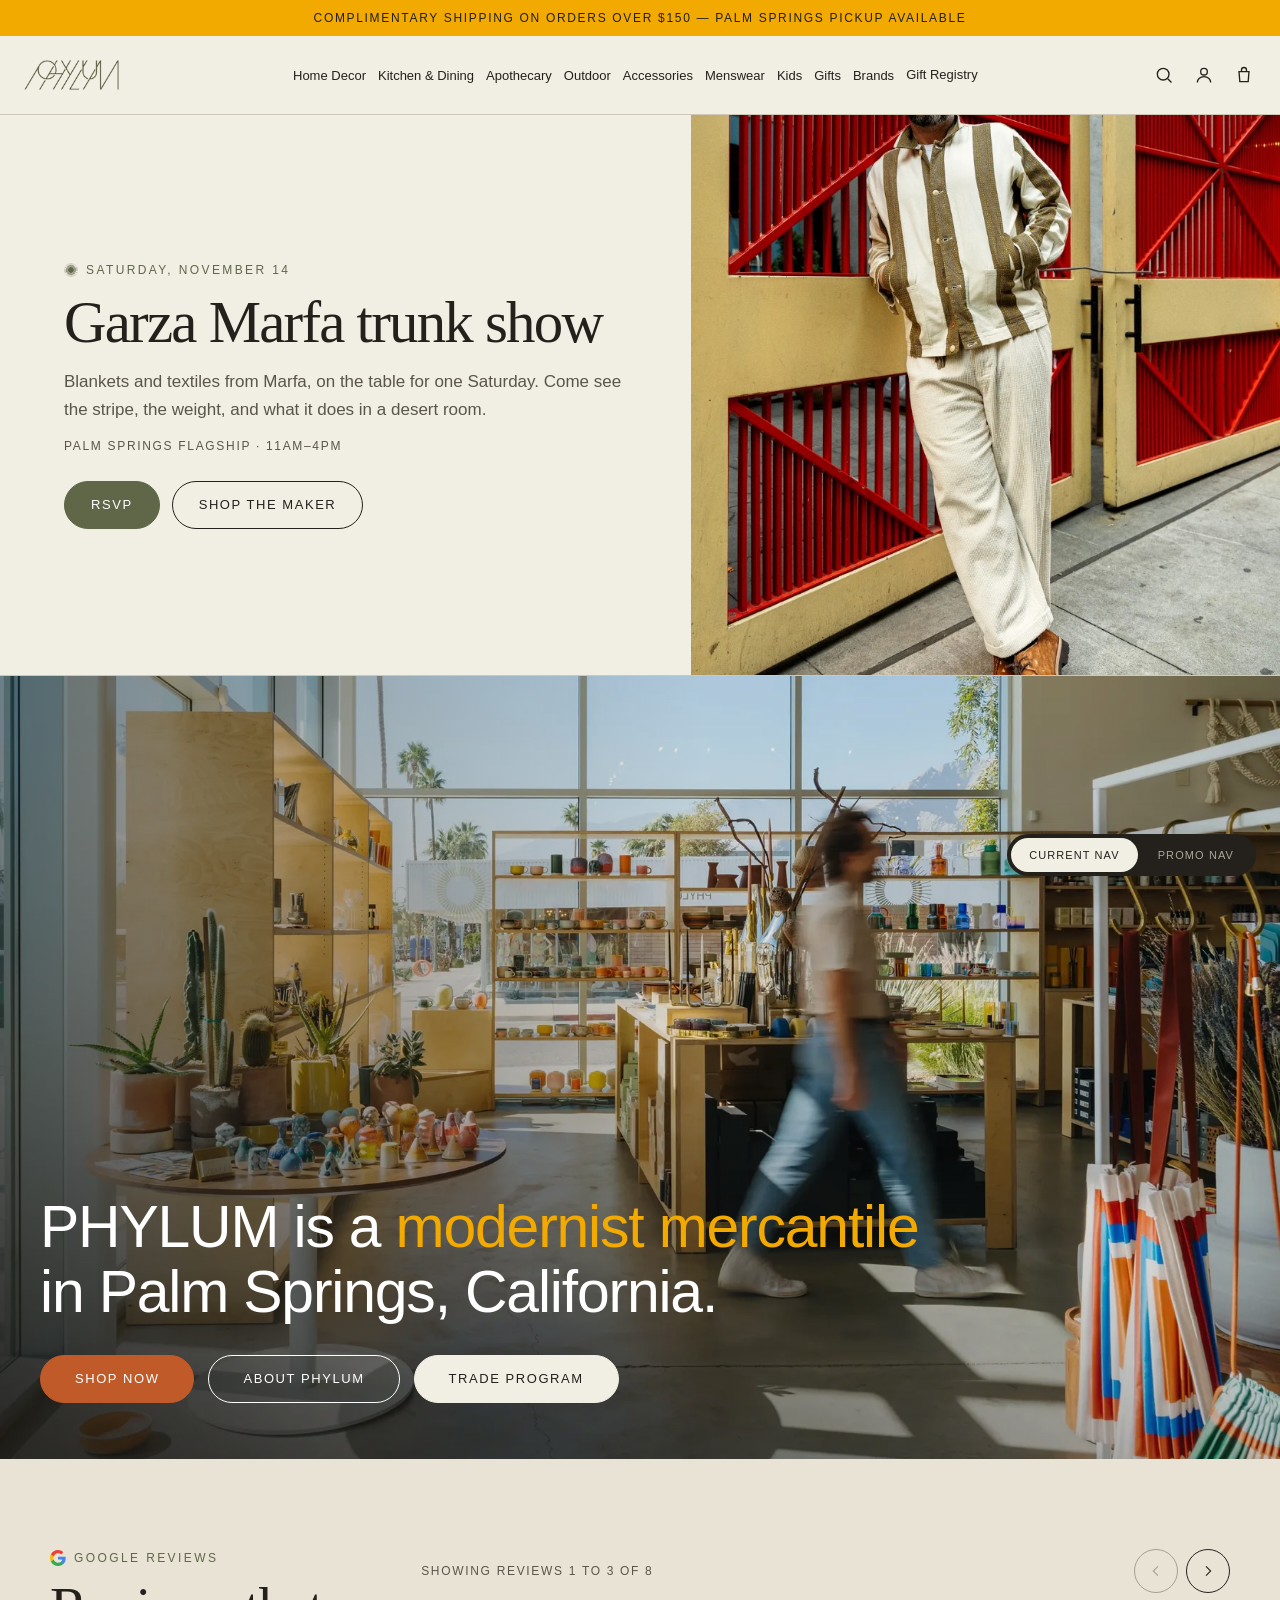
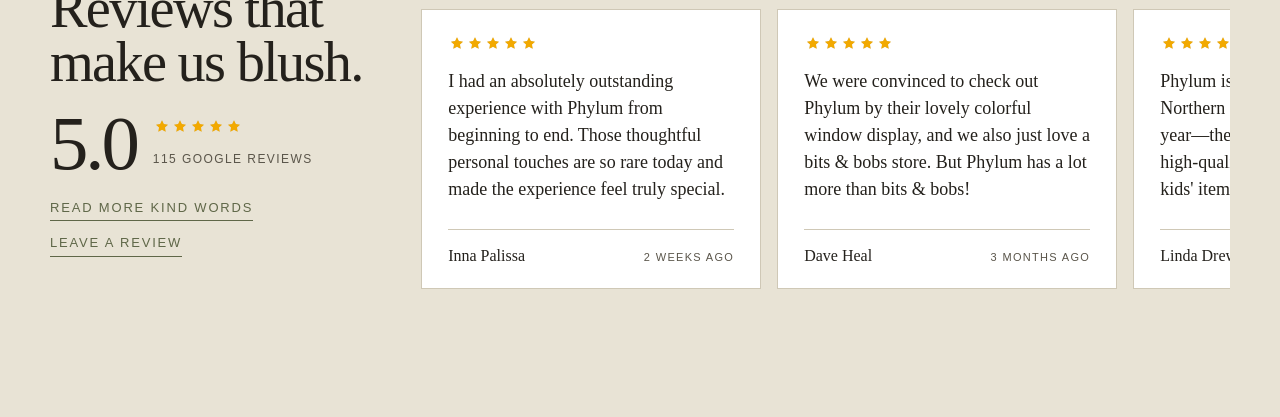
==== commit 459750fd: "Revise the trade page from the Nov 3 check-in. Lead with the edit instead of the discount, keep 15% " ====
--- a/index.html
+++ b/index.html
@@ -1889,7 +1889,6 @@
         </div>
       </div>
 
-      <a class="nav-link nav-direct" href="trade.html">Trade Program</a>
       <a class="nav-link nav-direct" href="gift-registry.html">Gift Registry</a>
 
     </nav>
